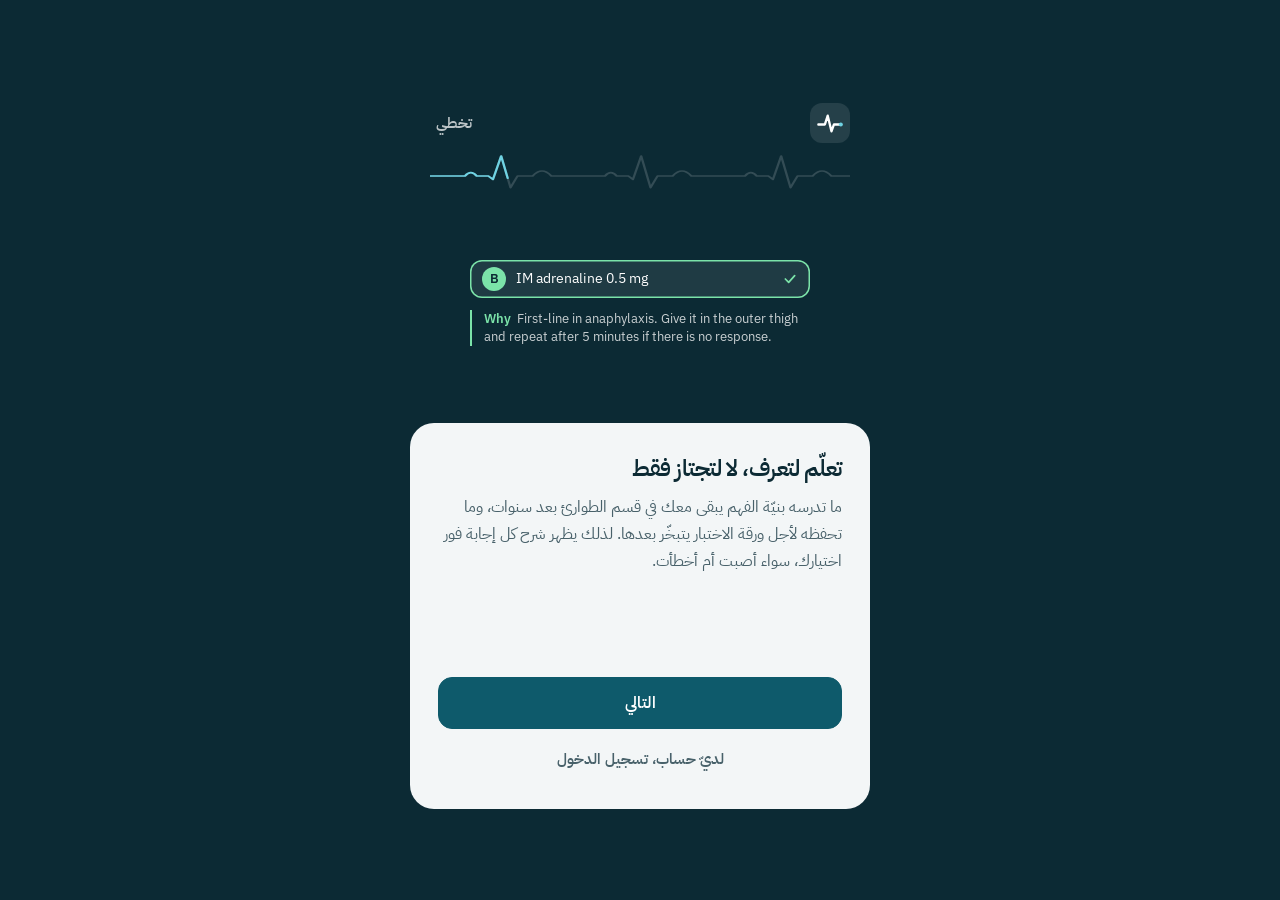
==== index.html @ 1d9e36f7 "feat(admin): Analytics tab — paid vs bonus/manual access, coupon & referral performance Classifies e" ====
<!DOCTYPE html>
<html lang="en">
<head>
  <meta charset="UTF-8">
  <meta name="viewport" content="width=device-width, initial-scale=1.0, viewport-fit=cover">
  <meta name="description" content="Oman Emergency Medicine Exam Prep — practice questions by section with explanations.">
  <title>Oman EM Prep — Emergency Medicine Exam Practice</title>

  <!-- installable app -->
  <link rel="manifest" href="manifest.json">
  <meta name="theme-color" content="#0c2a34">
  <meta name="mobile-web-app-capable" content="yes">
  <meta name="apple-mobile-web-app-capable" content="yes">
  <meta name="apple-mobile-web-app-title" content="EM Prep">
  <meta name="apple-mobile-web-app-status-bar-style" content="default">
  <link rel="apple-touch-icon" href="icons/apple-touch-icon.png">
  <link rel="icon" type="image/svg+xml" href="icons/icon.svg">

  <link rel="preconnect" href="https://fonts.googleapis.com">
  <link rel="preconnect" href="https://fonts.gstatic.com" crossorigin>
  <link href="https://fonts.googleapis.com/css2?family=IBM+Plex+Sans:wght@400;500;600;700&family=IBM+Plex+Sans+Arabic:wght@400;500;600;700&family=Caveat:wght@500;600&family=Aref+Ruqaa:wght@400;700&display=swap" rel="stylesheet">
  <link rel="stylesheet" href="css/styles.css?v=21">
</head>
<body>
  <div id="app">
    <div class="boot" dir="rtl" lang="ar">
      <svg class="boot-logo" viewBox="0 0 100 100" aria-hidden="true"><path d="M14 56H35L44 28L56 78L64 56H86"/><circle cx="86" cy="56" r="6.5"/></svg>
      <p class="boot-title" id="bootTitle">جاري فتح التطبيق…</p>
      <div class="boot-bar" id="bootBar" role="progressbar" aria-valuemin="0" aria-valuemax="100" aria-valuenow="4" aria-labelledby="bootTitle"><i id="bootFill"></i></div>
      <p class="boot-status" id="bootStatus">لحظات ويجهز كل شيء</p>
      <button class="boot-retry" id="bootRetry" type="button" onclick="location.reload()" hidden>إعادة المحاولة</button>
    </div>
  </div>

  <script src="js/config.js?v=17"></script>
  <script src="js/backend.js?v=19"></script>
  <script src="js/app.js?v=21"></script>
</body>
</html>
---- css/styles.css ----
/* ============================================================
   Oman EM Prep — phone-first UI
   Base rules target a phone held in one hand; the min-width
   queries at the end adapt the same layout to tablet and desktop.
   Shared with admin.html.
   ============================================================ */

:root {
  --bg: #f3f6f7;
  --surface: #ffffff;
  --surface-2: #e9eff1;
  --border: #dbe4e7;
  --text: #0c2a34;
  --text-2: #48616a;
  --text-3: #68808a;
  --ink: #0c2a34;              /* brand panel: launch screen, readiness monitor */
  --primary: #0e5a6b;
  --primary-strong: #0a4755;
  --primary-soft: #dcecef;
  --on-primary: #ffffff;
  --correct: #17794c;
  --correct-soft: #dcf3e6;
  --wrong: #c0362f;
  --wrong-soft: #fbe4e2;
  --flag: #a05c06;
  --flag-soft: #fcefd6;
  --ch-cov: #6fd3e3;           /* monitor channels, always shown on --ink */
  --ch-acc: #7be3a9;
  --ch-mas: #f3c96b;
  --radius: 16px;
  --radius-sm: 12px;
  --font: 'IBM Plex Sans', 'IBM Plex Sans Arabic', -apple-system, BlinkMacSystemFont, 'Segoe UI', Tahoma, sans-serif;
  --safe-b: env(safe-area-inset-bottom, 0px);
  --safe-t: env(safe-area-inset-top, 0px);
  --shadow: 0 8px 30px rgba(8, 32, 40, .16);
}

/* JS sets data-theme on <html> at boot (system default until the user picks) */
:root[data-theme="dark"] {
  --bg: #07181e;
  --surface: #0e252e;
  --surface-2: #17353f;
  --border: #21434f;
  --text: #e6f0f2;
  --text-2: #a5bcc3;
  --text-3: #7f99a1;
  --ink: #113039;
  --primary: #62c7d7;
  --primary-strong: #8adae6;
  --primary-soft: #133a43;
  --on-primary: #05222a;
  --correct: #62d89c;
  --correct-soft: #123526;
  --wrong: #f58b81;
  --wrong-soft: #3d1b19;
  --flag: #f0be5e;
  --flag-soft: #3a2c10;
  --shadow: 0 8px 30px rgba(0, 0, 0, .45);
}

* { box-sizing: border-box; margin: 0; padding: 0; }

html { -webkit-text-size-adjust: 100%; }

body {
  font-family: var(--font);
  background: var(--bg);
  color: var(--text);
  line-height: 1.55;
  font-size: 16px;
  -webkit-tap-highlight-color: transparent;
  overscroll-behavior-y: none;
}

button, input, textarea, select { font-family: inherit; }
:focus-visible { outline: 2px solid var(--primary); outline-offset: 2px; }
[hidden] { display: none !important; }

.ar { direction: rtl; }

.ic {
  width: 22px; height: 22px; flex: none;
  fill: none; stroke: currentColor; stroke-width: 1.8;
  stroke-linecap: round; stroke-linejoin: round;
}
.ic.fill { fill: currentColor; }
.chev { width: 18px; height: 18px; color: var(--text-3); }
[dir="rtl"] .chev, [dir="rtl"] .ic.flip { transform: scaleX(-1); }

/* ---------- launch screen (continues the installed app's splash) ---------- */
.boot {
  min-height: 100vh; min-height: 100dvh;
  display: flex; flex-direction: column; align-items: center; justify-content: center; gap: 14px;
  background: #0c2a34; color: rgba(255, 255, 255, .7); font-size: 14px;
}
.boot-logo { width: 84px; height: 84px; }
.boot-logo path { fill: none; stroke: #fff; stroke-width: 7.5; stroke-linecap: round; stroke-linejoin: round; stroke-dasharray: 190; animation: trace 1.4s ease-in-out infinite alternate; }
.boot-logo circle { fill: #6fd3e3; }
@keyframes trace { from { stroke-dashoffset: 190; } to { stroke-dashoffset: 0; } }
.boot { padding: 24px; text-align: center; font-family: 'IBM Plex Sans Arabic', 'IBM Plex Sans', system-ui, sans-serif; }
.boot-title { color: #fff; font-size: 16px; font-weight: 600; }
.boot-status { font-size: 13px; min-height: 1.5em; }
/* the bar fills with the real steps of the launch; the sheen keeps moving between them */
.boot-bar { width: min(260px, 72vw); height: 8px; border-radius: 99px; background: rgba(255, 255, 255, .14); overflow: hidden; }
.boot-bar i {
  display: block; height: 100%; width: 4%; border-radius: inherit;
  background: #6fd3e3 linear-gradient(90deg, transparent, rgba(255, 255, 255, .55), transparent) 0 0 / 60px 100% no-repeat;
  transition: width .5s ease-out; animation: sheen 1.3s linear infinite;
}
@keyframes sheen { from { background-position: 260px 0; } to { background-position: -60px 0; } }   /* right to left, the way the bar fills */
.boot-retry {
  margin-top: 6px; min-height: 44px; padding: 0 22px; border-radius: 99px;
  border: 1px solid rgba(255, 255, 255, .35); background: transparent; color: #fff;
  font: inherit; font-weight: 600; cursor: pointer;
}
.boot-retry[hidden] { display: none; }
@media (prefers-reduced-motion: reduce) { .boot-bar i { animation: none; } .boot-logo path { animation: none; stroke-dashoffset: 0; } }

/* ---------- brand ---------- */
.brand { display: flex; align-items: center; gap: 10px; text-decoration: none; color: inherit; min-width: 0; }
.brand-logo {
  width: 36px; height: 36px; border-radius: 10px; flex: none;
  background: #0c2a34; color: #fff;
  display: flex; align-items: center; justify-content: center;
  font-weight: 700; font-size: 13px;
}
.brand-logo svg { width: 78%; height: 78%; }
.brand-logo path { fill: none; stroke: #fff; stroke-width: 7.5; stroke-linecap: round; stroke-linejoin: round; }
.brand-logo circle { fill: #6fd3e3; }
:root[data-theme="dark"] .brand-logo { background: #17353f; }
.brand-name { font-weight: 600; font-size: 16px; letter-spacing: -0.01em; white-space: nowrap; }

/* ---------- app bar ---------- */
.topbar {
  position: sticky; top: 0; z-index: 20;
  padding-top: var(--safe-t);
  background: color-mix(in srgb, var(--bg) 90%, transparent);
  -webkit-backdrop-filter: blur(12px); backdrop-filter: blur(12px);
}
.topbar-inner {
  max-width: 720px; margin: 0 auto; height: 56px; padding: 0 16px;
  display: flex; align-items: center; justify-content: space-between; gap: 12px;
}
.topbar .card-meta { max-width: 38vw; overflow: hidden; text-overflow: ellipsis; white-space: nowrap; }
.bar-lead { display: flex; align-items: center; gap: 6px; min-width: 0; flex: 1; margin-inline-start: -8px; }
.bar-title { font-weight: 600; font-size: 17px; letter-spacing: -0.01em; overflow: hidden; text-overflow: ellipsis; white-space: nowrap; }
.bar-actions { display: flex; align-items: center; gap: 4px; flex: none; }

.icon-btn {
  appearance: none; border: 0; background: none; color: var(--text);
  width: 44px; height: 44px; border-radius: 50%; flex: none; cursor: pointer;
  display: inline-flex; align-items: center; justify-content: center; text-decoration: none;
}
.icon-btn:active { background: var(--surface-2); }
.icon-btn.on { color: var(--flag); }

.avatar-btn {
  appearance: none; border: 0; cursor: pointer; flex: none;
  width: 38px; height: 38px; border-radius: 50%;
  background: var(--primary-soft); color: var(--primary);
  display: inline-flex; align-items: center; justify-content: center;
  font-weight: 600; font-size: 15px;
}
.avatar-btn.lg { width: 48px; height: 48px; font-size: 18px; cursor: default; }

/* ---------- page ---------- */
.wrap { max-width: 720px; margin: 0 auto; padding: 8px 16px calc(96px + var(--safe-b)); }

.section-heading {
  display: flex; align-items: baseline; justify-content: space-between; gap: 12px;
  margin: 26px 2px 10px;
}
.section-heading h2 { font-size: 17px; font-weight: 600; letter-spacing: -0.01em; }
.section-heading span { font-size: 13px; color: var(--text-3); text-align: end; unicode-bidi: plaintext; }

.page-head { padding: 8px 2px 4px; }
.page-head h1 { font-size: 24px; font-weight: 600; letter-spacing: -0.02em; line-height: 1.25; }
.page-head p { color: var(--text-2); font-size: 15px; margin-top: 4px; max-width: 60ch; }

/* ---------- bottom navigation ---------- */
.navbar {
  position: fixed; left: 0; right: 0; bottom: 0; z-index: 30;
  display: flex; padding: 6px 8px calc(6px + var(--safe-b));
  background: color-mix(in srgb, var(--surface) 94%, transparent);
  -webkit-backdrop-filter: blur(12px); backdrop-filter: blur(12px);
  border-top: 1px solid var(--border);
}
.nav-item {
  flex: 1; min-height: 52px; padding: 4px 0;
  display: flex; flex-direction: column; align-items: center; justify-content: center; gap: 2px;
  color: var(--text-3); font-size: 12px; font-weight: 500; text-decoration: none;
}
.nav-pill { width: 56px; height: 30px; border-radius: 99px; display: flex; align-items: center; justify-content: center; transition: background .15s ease; }
.nav-item.active { color: var(--primary); font-weight: 600; }
.nav-item.active .nav-pill { background: var(--primary-soft); }

/* ---------- buttons ---------- */
.btn {
  appearance: none; border: 1px solid var(--border); background: var(--surface);
  color: var(--text); font-size: 15px; font-weight: 600; line-height: 1.2;
  min-height: 44px; padding: 8px 16px; border-radius: var(--radius-sm); cursor: pointer;
  display: inline-flex; align-items: center; justify-content: center; gap: 8px;
  text-decoration: none; transition: background .12s ease, transform .08s ease;
}
.btn:active { transform: scale(.98); }
.btn-primary { background: var(--primary); border-color: var(--primary); color: var(--on-primary); }
.btn-ghost { border-color: transparent; background: transparent; color: var(--text-2); }
.btn-block { width: 100%; }
.btn-lg { min-height: 52px; font-size: 16px; border-radius: 14px; }
.btn-sm { min-height: 36px; padding: 6px 14px; font-size: 14px; }
.btn-danger-soft { background: var(--wrong-soft); border-color: transparent; color: var(--wrong); }
.btn:disabled { opacity: .45; cursor: not-allowed; }
.btn .ic { width: 18px; height: 18px; }
@media (hover: hover) {
  .btn:hover { background: var(--surface-2); }
  .btn-primary:hover { background: var(--primary-strong); border-color: var(--primary-strong); }
  .btn-ghost:hover { background: var(--surface-2); }
  .icon-btn:hover { background: var(--surface-2); }
  .row[href]:hover, button.row:hover { background: color-mix(in srgb, var(--surface-2) 50%, var(--surface)); }
}

/* ---------- cards and grouped rows ---------- */
.card {
  background: var(--surface); border: 1px solid var(--border);
  border-radius: var(--radius); padding: 16px;
  display: flex; flex-direction: column; gap: 10px;
}
.card-top { display: flex; align-items: center; gap: 12px; }
.card-title { font-weight: 600; font-size: 15px; letter-spacing: -0.01em; }
.card-meta { font-size: 13px; color: var(--text-2); }
.card-icon {
  width: 44px; height: 44px; border-radius: 12px; flex: none;
  background: var(--primary-soft); display: flex; align-items: center; justify-content: center; font-size: 22px;
}
.card-icon.big { width: 60px; height: 60px; font-size: 30px; border-radius: 16px; }

.list, .hist-list, .domain-table, .cp-list, .ms-list {
  background: var(--surface); border: 1px solid var(--border);
  border-radius: var(--radius); overflow: hidden;
}
.list > *, .hist-list > *, .domain-table > *, .cp-list > *, .ms-list > * { border-top: 1px solid var(--border); }
.list > :first-child, .hist-list > :first-child, .domain-table > :first-child, .cp-list > :first-child, .ms-list > :first-child { border-top: 0; }
.hist-list > .card, .domain-table > .card { border-width: 0; border-radius: 0; }

.row {
  appearance: none; border: 0; background: none; width: 100%; color: inherit; font: inherit; text-align: start;
  display: flex; align-items: center; gap: 12px;
  min-height: 64px; padding: 12px 14px; text-decoration: none; cursor: pointer;
}
div.row { cursor: default; }
.row.disabled { color: var(--text-3); }
.row.disabled .row-sub { color: var(--text-3); }
.row.danger, .row.danger .row-icon { color: var(--wrong); }
.row.danger .row-icon { background: var(--wrong-soft); }
.row-icon {
  width: 40px; height: 40px; border-radius: 12px; flex: none;
  background: var(--primary-soft); color: var(--primary);
  display: flex; align-items: center; justify-content: center;
  font-weight: 600; font-size: 15px; font-variant-numeric: tabular-nums;
}
.row-icon.muted { background: var(--surface-2); color: var(--text-3); }
.row-icon.ok { background: var(--correct-soft); color: var(--correct); }
.row-icon.solid { background: #0c2a34; color: #fff; }
:root[data-theme="dark"] .row-icon.solid { background: var(--primary); color: var(--on-primary); }
.row-body { flex: 1; min-width: 0; display: block; }
.row-title { display: block; font-weight: 600; font-size: 15px; line-height: 1.35; }
.row-sub { display: block; font-size: 13px; color: var(--text-2); line-height: 1.4; margin-top: 1px; }
.row-sub b { color: var(--text); font-weight: 600; }

.mastery { height: 6px; border-radius: 99px; background: var(--surface-2); overflow: hidden; }
.mastery-fill { height: 100%; border-radius: 99px; background: var(--primary); transition: width .4s ease; }
.row-body .mastery { margin: 6px 0 4px; }

/* progress ring: --pct 0..100 */
.ring {
  --pct: 0; width: 44px; height: 44px; border-radius: 50%; flex: none;
  background: conic-gradient(var(--primary) calc(var(--pct) * 1%), var(--surface-2) 0);
  display: flex; align-items: center; justify-content: center; position: relative;
}
.ring::before { content: ''; position: absolute; inset: 4px; border-radius: 50%; background: var(--surface); }
.ring b { position: relative; font-size: 13px; font-weight: 600; font-variant-numeric: tabular-nums; }
.ring.lg { width: 72px; height: 72px; }
.ring.lg::before { inset: 6px; }
.ring.lg b { font-size: 19px; }
.ring.lg b i { font-style: normal; font-size: 12px; color: var(--text-3); }

/* ---------- home: readiness monitor ---------- */
.monitor {
  position: relative; overflow: hidden;
  background: var(--ink); color: #fff;
  border-radius: 22px; padding: 18px 18px 16px;
}
.monitor-label { font-size: 13.5px; font-weight: 500; color: rgba(255, 255, 255, .7); }
.monitor-value {
  font-size: 56px; font-weight: 600; line-height: 1.05; letter-spacing: -0.035em;
  font-variant-numeric: tabular-nums;
}
.monitor-value span { font-size: 24px; font-weight: 500; letter-spacing: 0; color: rgba(255, 255, 255, .6); margin-inline-start: 2px; }
.monitor-trace {
  position: absolute; top: 20px; right: 0; width: 60%; height: 64px;
  fill: none; stroke: var(--ch-cov); stroke-width: 2; stroke-linecap: round; stroke-linejoin: round;
  -webkit-mask-image: linear-gradient(90deg, transparent, #000 45%); mask-image: linear-gradient(90deg, transparent, #000 45%);
  opacity: .9;
}
.monitor-trace.draw path { stroke-dasharray: 520; animation: trace 1.6s ease-out both; }
.monitor-channels {
  display: grid; grid-template-columns: repeat(3, 1fr); gap: 10px;
  margin-top: 16px; padding-top: 14px; border-top: 1px solid rgba(255, 255, 255, .14);
}
.ch span { display: block; font-size: 12.5px; font-weight: 500; }
.ch b { font-size: 21px; font-weight: 600; letter-spacing: -0.01em; font-variant-numeric: tabular-nums; }
.ch b i { font-style: normal; font-size: 12.5px; font-weight: 500; color: rgba(255, 255, 255, .55); }
.ch-cov span { color: var(--ch-cov); }
.ch-acc span { color: var(--ch-acc); }
.ch-mas span { color: var(--ch-mas); }

/* ---------- home: next action ---------- */
.next-card {
  background: var(--surface); border: 1px solid var(--border);
  border-radius: 20px; padding: 18px; margin-bottom: 10px;
}
.next-title { font-size: 19px; font-weight: 600; letter-spacing: -0.015em; line-height: 1.3; }
.next-sub { font-size: 14px; color: var(--text-2); margin-top: 4px; }
.next-card .mastery { margin-top: 12px; }
.next-card .btn { margin-top: 14px; }

/* ---------- install ---------- */
.install-card {
  display: flex; align-items: center; gap: 12px; margin-top: 12px;
  background: var(--primary-soft); border-radius: var(--radius); padding: 12px 6px 12px 12px;
}
.install-card img { width: 44px; height: 44px; border-radius: 11px; flex: none; }
.install-card .row-title { color: var(--text); }
.install-card .icon-btn { width: 36px; height: 36px; color: var(--text-2); }
.install-sheet { text-align: center; }
.install-sheet > img { width: 76px; height: 76px; border-radius: 18px; margin: 6px auto 12px; display: block; box-shadow: var(--shadow); }
.install-sheet h2 { font-size: 20px; font-weight: 600; letter-spacing: -0.01em; }
.sheet-sub { font-size: 14.5px; color: var(--text-2); margin-top: 4px; }
.perks { list-style: none; text-align: start; margin: 16px 0; display: grid; gap: 10px; font-size: 14.5px; color: var(--text); }
.perks li { display: flex; align-items: flex-start; gap: 10px; }
.perks .ic { width: 20px; height: 20px; color: var(--correct); margin-top: 1px; }
.steps { list-style: none; text-align: start; margin: 16px 0; display: grid; gap: 8px; }
.steps li {
  display: flex; align-items: center; gap: 12px; font-size: 14.5px;
  background: var(--surface-2); border-radius: var(--radius-sm); padding: 10px 12px;
}
.step-n {
  width: 26px; height: 26px; border-radius: 50%; flex: none;
  background: var(--primary); color: var(--on-primary);
  display: flex; align-items: center; justify-content: center; font-size: 13px; font-weight: 600;
}
.steps .ic { color: var(--primary); margin-inline-start: auto; }
.steps li span:nth-child(2) { flex: 1; }

/* ---------- sheets ---------- */
.sheet-backdrop {
  position: fixed; inset: 0; z-index: 60;
  background: rgba(4, 16, 20, .55);
  display: flex; align-items: flex-end; justify-content: center;
  animation: fade .18s ease;
}
.sheet {
  width: 100%; max-width: 480px; max-height: 90vh; max-height: 90dvh; overflow-y: auto;
  background: var(--surface); color: var(--text);
  border-radius: 24px 24px 0 0; padding: 8px 20px calc(20px + var(--safe-b));
  box-shadow: var(--shadow);
  animation: sheet-up .28s cubic-bezier(.2, .8, .2, 1);
}
.sheet::before { content: ''; display: block; width: 40px; height: 4px; border-radius: 99px; background: var(--border); margin: 0 auto 14px; }
.sheet .btn + .btn { margin-top: 8px; }
.sheet .list { margin-top: 14px; }
.acct-head { display: flex; align-items: center; gap: 12px; padding: 4px 2px; }
@keyframes fade { from { opacity: 0; } }
@keyframes sheet-up { from { transform: translateY(40px); opacity: 0; } }

.toast {
  position: fixed; left: 50%; bottom: calc(96px + var(--safe-b)); transform: translateX(-50%); z-index: 70;
  background: #0c2a34; color: #fff; font-size: 14.5px; font-weight: 500;
  padding: 12px 18px; border-radius: 14px; box-shadow: var(--shadow);
  max-width: calc(100vw - 32px); text-align: center; animation: fade .2s ease;
}

/* ---------- free trial strip ---------- */
.trial-bar {
  display: flex; align-items: center; justify-content: space-between; gap: 10px;
  direction: rtl; font-size: 14px; font-weight: 500;
  background: var(--primary-soft); color: var(--text);
  border-radius: var(--radius-sm); padding: 10px 14px; margin-bottom: 12px; text-decoration: none;
}
.trial-bar.warn { background: var(--wrong-soft); color: var(--wrong); }
.trial-bar-cta { flex: none; font-weight: 600; color: var(--primary); display: inline-flex; align-items: center; gap: 2px; }
.trial-bar.warn .trial-bar-cta { color: inherit; }
.trial-bar-cta .chev { color: inherit; }
.trial-pill {
  direction: rtl; font-size: 12.5px; font-weight: 600;
  background: var(--primary-soft); color: var(--primary);
  padding: 4px 12px; border-radius: 99px; display: inline-block; margin-bottom: 12px;
}

/* ---------- practice ---------- */
.sec-ar { font-size: 13px; color: var(--text-3); direction: rtl; flex: none; max-width: 34%; text-align: end; }
.sec-hero { display: flex; gap: 16px; align-items: center; margin: 8px 2px 18px; }
.sec-hero h1 { font-size: 24px; font-weight: 600; letter-spacing: -0.02em; line-height: 1.2; }
.sec-hero-ar { color: var(--text-2); font-size: 14.5px; direction: rtl; text-align: left; }
.cta-note { font-size: 13px; color: var(--text-3); text-align: center; margin-top: 8px; }

/* ---------- quiz ---------- */
.quiz-pos { flex: 1; min-width: 0; font-size: 15px; color: var(--text-2); font-variant-numeric: tabular-nums; }
.quiz-pos b { color: var(--text); font-weight: 600; font-size: 17px; }
.quiz-mode { display: block; font-size: 12.5px; color: var(--text-3); line-height: 1.2; overflow: hidden; text-overflow: ellipsis; white-space: nowrap; }
.quiz-timer {
  font-variant-numeric: tabular-nums; font-weight: 600; font-size: 15px;
  color: var(--text); background: var(--surface-2);
  padding: 6px 12px; border-radius: 99px; display: inline-flex; align-items: center; gap: 6px;
}
.quiz-timer.danger { color: var(--wrong); background: var(--wrong-soft); }
.progress-track { height: 3px; background: var(--surface-2); }
.progress-fill { height: 100%; background: var(--primary); border-radius: 0 99px 99px 0; transition: width .25s ease; }

.quiz-wrap { padding-top: 16px; padding-bottom: calc(104px + var(--safe-b)); }
.q-card { background: none; }
.q-text { font-size: 17px; font-weight: 500; line-height: 1.6; letter-spacing: -0.005em; margin-bottom: 18px; white-space: pre-wrap; overflow-wrap: anywhere; }
.q-vignette { font-size: 16px; color: var(--text-2); white-space: pre-wrap; margin-bottom: 14px; padding-bottom: 14px; border-bottom: 1px solid var(--border); }

.options { display: flex; flex-direction: column; gap: 10px; }
.option {
  appearance: none; display: flex; align-items: flex-start; gap: 12px; width: 100%;
  min-height: 56px; padding: 13px 14px; cursor: pointer;
  border: 1.5px solid var(--border); border-radius: 14px; background: var(--surface);
  font: inherit; font-size: 16px; line-height: 1.45; text-align: left; color: var(--text);
  transition: border-color .12s ease, background .12s ease;
}
.option:disabled { cursor: default; opacity: 1; }
.option-key {
  flex: none; width: 28px; height: 28px; border-radius: 50%;
  border: 1.5px solid var(--border); color: var(--text-2);
  display: flex; align-items: center; justify-content: center;
  font-size: 13px; font-weight: 600; margin-top: -1px;
}
.option > span:last-child { flex: 1; min-width: 0; overflow-wrap: anywhere; padding-top: 1px; }
.option.selected { border-color: var(--primary); background: var(--primary-soft); }
.option.selected .option-key { background: var(--primary); border-color: var(--primary); color: var(--on-primary); }
.option.correct { border-color: var(--correct); background: var(--correct-soft); }
.option.correct .option-key { background: var(--correct); border-color: var(--correct); color: var(--surface); }
.option.wrong { border-color: var(--wrong); background: var(--wrong-soft); }
.option.wrong .option-key { background: var(--wrong); border-color: var(--wrong); color: var(--surface); }
@media (hover: hover) { .option:hover:not(:disabled) { border-color: var(--primary); } }

/* the verdict is a coloured band; the explanation stays on a calm surface for long reading */
.feedback {
  margin-top: 16px; border-radius: 14px; padding: 0 16px 16px; overflow: hidden;
  background: var(--surface); border: 1px solid var(--border);
  scroll-margin: 80px 0 calc(110px + var(--safe-b));
  animation: rise .22s ease;
}
.feedback > :first-child:not(.feedback-head) { padding-top: 16px; }
.feedback.correct { border-color: color-mix(in srgb, var(--correct) 35%, var(--border)); }
.feedback.wrong { border-color: color-mix(in srgb, var(--wrong) 35%, var(--border)); }
.feedback-head {
  font-weight: 600; font-size: 15.5px; display: flex; align-items: center; gap: 8px;
  margin: 0 -16px 12px; padding: 12px 16px; background: var(--surface-2);
}
.feedback.correct .feedback-head { color: var(--correct); background: var(--correct-soft); }
.feedback.wrong .feedback-head { color: var(--wrong); background: var(--wrong-soft); }
.feedback-body { font-size: 15.5px; line-height: 1.6; white-space: pre-wrap; overflow-wrap: anywhere; }
.feedback-ref { margin-top: 12px; font-size: 13px; color: var(--text-2); }
@keyframes rise { from { opacity: 0; transform: translateY(6px); } to { opacity: 1; transform: none; } }

.self-grade { margin-top: 14px; padding-top: 14px; border-top: 1px solid var(--border); }
.self-grade-q { display: block; font-size: 14px; font-weight: 600; margin-bottom: 10px; color: var(--text-2); }
.self-grade-btns { display: grid; grid-template-columns: 1fr 1fr; gap: 8px; }

.hint { font-size: 13px; color: var(--text-3); margin-top: 16px; text-align: center; }
kbd {
  font-family: inherit; font-size: 11px; background: var(--surface-2);
  border: 1px solid var(--border); border-bottom-width: 2px;
  border-radius: 5px; padding: 1px 6px; color: var(--text-2);
}
@media (hover: none) { kbd, .keys { display: none; } }

/* thumb-reach action bar */
.actionbar {
  position: fixed; left: 0; right: 0; bottom: 0; z-index: 30;
  padding: 10px 16px calc(10px + var(--safe-b));
  background: color-mix(in srgb, var(--surface) 94%, transparent);
  -webkit-backdrop-filter: blur(12px); backdrop-filter: blur(12px);
  border-top: 1px solid var(--border);
}
.actionbar-inner { max-width: 688px; margin: 0 auto; display: flex; align-items: center; gap: 10px; }
.actionbar .btn { min-height: 52px; border-radius: 14px; }
.actionbar .btn-primary { flex: 1; font-size: 16px; }
.actionbar .btn-prev { width: 52px; padding: 0; flex: none; }

/* exam pacing */
.pace-wrap { margin: 0 0 18px; }
.pace-bar { position: relative; height: 8px; border-radius: 99px; background: var(--surface-2); overflow: hidden; }
.pace-fill { height: 100%; background: var(--flag); opacity: .5; transition: width 1s linear; }
.pace-marker { position: absolute; top: 0; bottom: 0; width: 3px; background: var(--text); border-radius: 2px; transition: left .3s ease; }
.pace-meta { display: flex; justify-content: space-between; gap: 10px; margin-top: 6px; font-size: 12.5px; color: var(--text-2); flex-wrap: wrap; }
.pace-status { font-weight: 600; }
.pace-status.ok, .pace-status.ahead { color: var(--correct); }
.pace-status.behind { color: var(--wrong); }

/* question navigator (inside a sheet) */
.grid-panel { max-width: 560px; display: flex; flex-direction: column; gap: 14px; }
.grid-panel-head { display: flex; align-items: center; justify-content: space-between; font-size: 17px; font-weight: 600; }
.qgrid { display: grid; grid-template-columns: repeat(6, 1fr); gap: 8px; overflow-y: auto; padding: 3px; }
.qcell {
  aspect-ratio: 1; min-height: 44px; border-radius: 12px; border: 1px solid var(--border);
  background: var(--surface); color: var(--text-2);
  font-size: 14px; font-weight: 600; cursor: pointer; font-variant-numeric: tabular-nums;
}
.qcell.done { background: var(--primary-soft); color: var(--primary); border-color: transparent; }
.qcell.mark { background: var(--flag-soft); color: var(--flag); border-color: transparent; }
.qcell.done.mark { background: linear-gradient(135deg, var(--primary-soft) 50%, var(--flag-soft) 50%); }
.qcell.cur { outline: 2.5px solid var(--primary); outline-offset: 1px; color: var(--text); }
.grid-panel-foot { display: grid; gap: 10px; }

/* ---------- briefing ---------- */
.briefing { text-align: center; padding-top: 12px; }
.briefing-mark {
  width: 72px; height: 72px; border-radius: 20px; margin: 0 auto;
  background: #0c2a34; color: #fff;
  display: flex; align-items: center; justify-content: center; font-weight: 600; font-size: 18px;
}
.briefing h1 { font-size: 24px; font-weight: 600; letter-spacing: -0.02em; margin: 14px 0 2px; }
.briefing-ar { color: var(--text-2); font-size: 14.5px; }
.facts { display: grid; grid-template-columns: repeat(2, 1fr); gap: 10px; margin: 20px 0; }
.fact { background: var(--surface); border: 1px solid var(--border); border-radius: 14px; padding: 12px 8px; }
.fact b { display: block; font-size: 22px; font-weight: 600; font-variant-numeric: tabular-nums; }
.fact span { font-size: 13px; color: var(--text-2); }
.rules { text-align: start; margin: 0 0 20px; padding-inline-start: 20px; color: var(--text-2); font-size: 14.5px; display: grid; gap: 8px; }
.briefing .btn + .btn { margin-top: 8px; }

/* ---------- results ---------- */
.result-hero { text-align: center; padding: 16px 0 8px; }
.score-ring {
  --pct: 0; width: 148px; height: 148px; border-radius: 50%; margin: 0 auto 16px;
  background: conic-gradient(var(--score-color, var(--primary)) calc(var(--pct) * 1%), var(--surface-2) 0);
  display: flex; align-items: center; justify-content: center;
}
.score-ring-inner {
  width: 124px; height: 124px; border-radius: 50%; background: var(--bg);
  display: flex; flex-direction: column; align-items: center; justify-content: center;
}
.score-num { font-size: 36px; font-weight: 600; letter-spacing: -0.03em; line-height: 1.1; font-variant-numeric: tabular-nums; }
.score-label { font-size: 13px; color: var(--text-2); font-weight: 500; }
.result-msg { font-size: 15.5px; color: var(--text-2); max-width: 46ch; margin: 0 auto; }
.result-actions { display: grid; gap: 8px; margin-top: 20px; }

.review-list { display: flex; flex-direction: column; gap: 8px; }
.review-row {
  display: flex; align-items: center; gap: 12px; min-height: 60px;
  background: var(--surface); border: 1px solid var(--border);
  border-radius: 14px; padding: 10px 14px; cursor: pointer;
}
.review-status { flex: none; width: 28px; height: 28px; border-radius: 50%; display: flex; align-items: center; justify-content: center; }
.review-status .ic { width: 16px; height: 16px; stroke-width: 2.6; }
.review-status.ok { background: var(--correct-soft); color: var(--correct); }
.review-status.no { background: var(--wrong-soft); color: var(--wrong); }
.review-main { flex: 1; min-width: 0; }
.review-text { font-size: 14.5px; font-weight: 500; overflow: hidden; text-overflow: ellipsis; white-space: nowrap; }
.review-num { font-size: 12.5px; color: var(--text-3); }
.review-detail { padding: 6px 2px 14px; }
.review-detail .q-text { font-size: 16px; }

/* ---------- breakdown / history rows ---------- */
.domain-row, .hist-row { display: flex; align-items: center; gap: 12px; padding: 12px 14px; min-height: 56px; }
.domain-name { flex: 1; font-size: 14.5px; font-weight: 500; min-width: 0; }
.domain-weak { font-size: 11.5px; font-weight: 600; color: var(--wrong); background: var(--wrong-soft); padding: 2px 8px; border-radius: 99px; white-space: nowrap; }
.domain-score, .hist-score {
  flex: none; width: 52px; text-align: center; border-radius: 8px; padding: 3px 0;
  font-weight: 600; font-size: 14px; font-variant-numeric: tabular-nums;
}
.domain-score.ok, .hist-score.ok { background: var(--correct-soft); color: var(--correct); }
.domain-score.mid { background: var(--flag-soft); color: var(--flag); }
.domain-score.low, .hist-score.no { background: var(--wrong-soft); color: var(--wrong); }
.domain-meta { font-size: 13px; color: var(--text-3); width: 44px; text-align: end; font-variant-numeric: tabular-nums; }
.hist-row { flex-wrap: wrap; row-gap: 2px; }
.hist-title { font-size: 14.5px; font-weight: 500; flex: 1; min-width: 0; overflow: hidden; text-overflow: ellipsis; white-space: nowrap; }
.hist-meta { font-size: 12.5px; color: var(--text-3); }
.hist-row > .hist-meta { flex: 1 1 100%; padding-inline-start: 64px; }
.hist-row > .hist-title:first-child ~ .hist-meta { padding-inline-start: 0; }

/* ---------- empty / error ---------- */
.empty { text-align: center; padding: 56px 20px; color: var(--text-2); }
.empty .row-icon { width: 56px; height: 56px; border-radius: 18px; margin: 0 auto 14px; }
.empty h2 { font-size: 19px; font-weight: 600; color: var(--text); margin-bottom: 6px; }
.empty .btn { margin-top: 18px; }

.error-overlay { min-height: 100vh; display: flex; align-items: center; justify-content: center; padding: 24px; }
.error-box { max-width: 520px; background: var(--surface); border: 1px solid var(--border); border-radius: var(--radius); padding: 24px; }
.error-box h2 { font-size: 18px; margin-bottom: 10px; }
.error-box p { font-size: 14.5px; color: var(--text-2); margin-bottom: 10px; }
.error-box code {
  display: block; background: var(--surface-2); border: 1px solid var(--border);
  padding: 10px 14px; border-radius: 8px; font-size: 13px; margin: 8px 0; direction: ltr; overflow-x: auto;
}

.back-link {
  display: inline-flex; align-items: center; gap: 6px; min-height: 44px;
  font-size: 14.5px; font-weight: 600; color: var(--text-2);
  background: none; border: none; cursor: pointer; padding: 4px 0;
}

/* ---------- sign in / payment ---------- */
.auth-wrap { min-height: 100vh; min-height: 100dvh; display: flex; flex-direction: column; background: var(--ink); }
.auth-hero {
  position: relative; overflow: hidden; color: #fff; text-align: center;
  padding: calc(28px + var(--safe-t)) 20px 44px;
}
.auth-hero .brand-logo { width: 56px; height: 56px; border-radius: 16px; margin: 0 auto 10px; background: rgba(255, 255, 255, .1); }
.auth-app { font-size: 22px; font-weight: 600; letter-spacing: -0.02em; }
.auth-tag { font-size: 14.5px; color: rgba(255, 255, 255, .7); margin-top: 2px; }
.auth-card {
  flex: 1; background: var(--bg); text-align: center;
  border-radius: 24px 24px 0 0; margin-top: -20px; position: relative;
  padding: 26px 20px calc(28px + var(--safe-b));
}
.auth-card > * { max-width: 420px; margin-inline: auto; }
.auth-card h1 { font-size: 22px; font-weight: 600; letter-spacing: -0.02em; line-height: 1.3; }
.auth-sub { font-size: 14.5px; color: var(--text-2); margin-top: 4px; margin-bottom: 18px; }
.auth-label { display: block; text-align: start; font-size: 14px; font-weight: 500; color: var(--text-2); margin-bottom: 14px; }
.auth-label input, .pay-code-row input, .settings-grid textarea {
  width: 100%; margin-top: 6px; min-height: 50px; padding: 10px 14px;
  border: 1.5px solid var(--border); border-radius: var(--radius-sm);
  background: var(--surface); color: var(--text); font-size: 16px;
}
.auth-label input:focus, .pay-code-row input:focus, .settings-grid textarea:focus { outline: 2px solid var(--primary); outline-offset: 0; border-color: transparent; }
.auth-card .btn-block { display: flex; margin-top: 8px; }
.auth-err, .auth-ok {
  font-size: 14px; font-weight: 500; border-radius: var(--radius-sm);
  padding: 11px 14px; margin-bottom: 14px; text-align: start;
}
.auth-err { background: var(--wrong-soft); color: var(--wrong); }
.auth-ok { background: var(--correct-soft); color: var(--correct); }
.auth-note { font-size: 14px; color: var(--text-2); margin-bottom: 16px; }
.auth-card .perks { margin: 0 auto 18px; }

/* the two ways to pay: one radio card each */
.plans { display: grid; gap: 10px; margin-bottom: 14px; }
.plan {
  appearance: none; width: 100%; font: inherit; color: inherit; text-align: start; cursor: pointer;
  display: grid; grid-template-columns: auto 1fr auto; align-items: center; gap: 4px 12px;
  background: var(--surface); border: 1.5px solid var(--border); border-radius: var(--radius); padding: 14px;
  transition: border-color .12s ease, background .12s ease;
}
.plan.on { border-color: var(--primary); background: var(--primary-soft); }
.plan-dot { width: 20px; height: 20px; border-radius: 50%; border: 1.5px solid var(--text-3); background: var(--surface); }
.plan.on .plan-dot { border: 6px solid var(--primary); }
.plan-name { font-size: 15.5px; font-weight: 600; display: flex; align-items: center; flex-wrap: wrap; gap: 4px 8px; }
.plan-tag { font-size: 11.5px; font-weight: 600; padding: 2px 8px; border-radius: 99px; background: var(--correct-soft); color: var(--correct); }
.plan-price { font-size: 13px; color: var(--text-2); white-space: nowrap; }
.plan-price b { font-size: 17px; font-weight: 600; color: var(--text); }
.plan-desc { grid-column: 2 / -1; font-size: 13.5px; line-height: 1.6; color: var(--text-2); }

.pay-state { width: 64px; height: 64px; border-radius: 50%; margin: 0 auto 12px; background: var(--correct-soft); color: var(--correct); display: flex; align-items: center; justify-content: center; }
.pay-state .ic { width: 30px; height: 30px; stroke-width: 2.4; }
.pay-box {
  direction: rtl; text-align: start;
  background: var(--surface); border: 1px solid var(--border);
  border-radius: var(--radius); padding: 14px; margin-bottom: 14px;
}
.pay-price {
  display: flex; align-items: baseline; justify-content: space-between;
  font-size: 14px; color: var(--text-2);
  padding-bottom: 10px; margin-bottom: 6px; border-bottom: 1px solid var(--border);
}
.pay-price b { font-size: 22px; font-weight: 600; color: var(--text); }
.pay-row { display: flex; align-items: center; gap: 10px; padding: 6px 0; font-size: 14.5px; }
.pay-k { flex: none; width: 80px; color: var(--text-3); }
.pay-v { flex: 1; min-width: 0; font-weight: 600; overflow-wrap: anywhere; user-select: all; }
.auth-card .pay-copy { flex: none; width: auto; margin: 0; min-height: 36px; padding: 4px 14px; font-size: 13.5px; }
.pay-note { font-size: 13.5px; color: var(--text-2); margin-top: 8px; white-space: pre-line; }
.rc-preview { border: 1.5px dashed var(--border); border-radius: var(--radius-sm); padding: 8px; margin-bottom: 8px; }
.rc-preview img { display: block; max-width: 100%; max-height: 240px; margin: 0 auto; border-radius: 8px; }
.rc-doc { font-size: 14px; font-weight: 600; padding: 14px 6px; overflow-wrap: anywhere; }
.pay-code { direction: rtl; text-align: start; margin-top: 14px; margin-bottom: 4px; font-size: 14.5px; color: var(--text-2); }
.pay-code summary { cursor: pointer; font-weight: 600; min-height: 44px; display: flex; align-items: center; }
.pay-code-row { display: flex; gap: 8px; margin: 4px 0 10px; }
.pay-code-row input { flex: 1; min-width: 0; margin-top: 0; }
.auth-card .pay-code-row .btn { flex: none; width: auto; margin: 0; min-height: 50px; }

/* ---------- promo + referral sheets ---------- */
.sheet-head { display: flex; align-items: center; justify-content: space-between; gap: 8px; margin-bottom: 2px; }
.sheet-head h2 { font-size: 20px; margin: 0; }
.sheet .pay-code-row { margin-top: 12px; }
.sheet .pay-code-row .btn { flex: none; width: auto; margin: 0; min-height: 50px; }
.referral-sheet .perks, .promo-sheet .perks { margin: 12px 0; }
.referral-sheet #ref-link { font-size: 13px; }
.ref-stats { display: grid; grid-template-columns: repeat(3, 1fr); gap: 10px; margin-top: 16px; text-align: center; }
.ref-stats > div {
  background: var(--surface-2, var(--bg)); border: 1px solid var(--border);
  border-radius: 14px; padding: 12px 6px;
}
.ref-stats b { display: block; font-size: 22px; font-weight: 700; color: var(--primary); line-height: 1.1; }
.ref-stats span { display: block; font-size: 12px; color: var(--text-2); margin-top: 4px; }

/* ---------- first-run intro (same shell as sign in, so the form follows without a jump) ---------- */
.intro .auth-hero { padding: calc(10px + var(--safe-t)) 20px 40px; text-align: start; }
.intro-bar { display: flex; align-items: center; justify-content: space-between; min-height: 44px; }
.intro .intro-bar .brand-logo { width: 40px; height: 40px; border-radius: 12px; margin: 0; }
.intro-skip {
  appearance: none; border: 0; background: none; cursor: pointer;
  min-height: 44px; padding: 0 6px; font-size: 14.5px; font-weight: 600; color: rgba(255, 255, 255, .72);
}
/* the heartbeat is the progress bar: the bright line has drawn as far as the slides have gone */
.intro-trace {
  display: block; width: 100%; height: 40px; margin: 6px 0 12px;
  fill: none; stroke-width: 2; stroke-linecap: round; stroke-linejoin: round;
}
.intro-trace .rail { stroke: rgba(255, 255, 255, .16); }
.intro-trace .live { stroke: var(--ch-cov); stroke-dasharray: 100; stroke-dashoffset: 100; transition: stroke-dashoffset .6s ease; }
.intro-stage { height: clamp(150px, 26vh, 200px); height: clamp(150px, 26dvh, 200px); display: flex; align-items: center; }
.intro-in { width: 100%; animation: rise .22s ease; }
.intro .auth-card { display: flex; flex-direction: column; text-align: start; }
.intro-copy { flex: 1; width: 100%; }
.intro-copy h1 { font-size: 23px; line-height: 1.4; }
.intro-copy p { font-size: 15.5px; line-height: 1.75; color: var(--text-2); margin-top: 10px; }
.intro-copy p b { font-weight: 600; color: var(--text); }
.intro-actions { width: 100%; margin-top: 18px; }

/* specimens of the real interface, drawn on the brand panel */
.sp {
  width: 100%; max-width: 340px; margin: 0 auto;
  direction: ltr; text-align: left; color: #fff; font-size: 13.5px; line-height: 1.4;
}
.sp-row {
  display: flex; align-items: center; gap: 10px; min-height: 38px;
  padding: 6px 12px; border-radius: 12px; background: rgba(255, 255, 255, .08);
}
.sp-row + .sp-row { margin-top: 6px; }
.sp-t { flex: 1; min-width: 0; }
.sp-t b { font-weight: 600; color: var(--ch-mas); }
.sp-row .ic { width: 16px; height: 16px; color: rgba(255, 255, 255, .45); }
.sp-row.ok { box-shadow: inset 0 0 0 1.5px var(--ch-acc); }
.sp-row.ok .ic { color: var(--ch-acc); stroke-width: 2.6; }
.sp-key {
  flex: none; width: 24px; height: 24px; border-radius: 50%;
  background: var(--ch-acc); color: #0c2a34; font-size: 12.5px; font-weight: 600;
  display: flex; align-items: center; justify-content: center;
}
.sp-note { margin-top: 12px; padding-left: 12px; border-left: 2px solid var(--ch-acc); font-size: 13px; color: rgba(255, 255, 255, .78); }
.sp-note b { font-weight: 600; color: var(--ch-acc); margin-right: 6px; }
.sp-gate { flex: none; width: 96px; font-weight: 600; color: var(--ch-cov); font-variant-numeric: tabular-nums; }
.sp-more { padding: 5px 12px; font-size: 12.5px; color: rgba(255, 255, 255, .6); }
.sp-pips { flex: none; width: 40px; display: flex; gap: 5px; }
.sp-pips i { width: 10px; height: 10px; border-radius: 50%; background: var(--ch-acc); }
.sp-pips i.no { background: #f58b81; }
.sp-people { display: grid; grid-template-columns: repeat(10, 1fr); justify-items: center; row-gap: 12px; }
.sp-people .ic { width: 24px; height: 24px; color: rgba(255, 255, 255, .3); }
.sp-people .ic.you { color: var(--ch-acc); transform: scale(1.35); }
.sp-span {
  grid-column: 1 / 9; justify-self: stretch; margin: 0 4px; padding-top: 6px; text-align: center;
  border-top: 1.5px solid rgba(255, 255, 255, .28); font-size: 12.5px; color: rgba(255, 255, 255, .65);
}
.sp-span.you { grid-column: 9 / 11; border-color: var(--ch-acc); color: var(--ch-acc); font-weight: 600; }
.sp-duo { display: grid; grid-template-columns: 1fr 1fr; gap: 10px; }
.sp-card {
  display: grid; gap: 3px; align-content: start; padding: 10px 12px; border-radius: 14px;
  background: rgba(255, 255, 255, .08); font-size: 13px; color: rgba(255, 255, 255, .8);
}
.sp-card b { font-size: 14px; font-weight: 600; color: var(--ch-cov); margin-bottom: 2px; }
.sp-card.alt b { color: var(--ch-mas); }

/* ---------- tour of Home: a spotlight on one part, a bubble that explains it ---------- */
.tour { position: fixed; inset: 0; z-index: 80; touch-action: none; }
.tour-hole {
  position: fixed; pointer-events: none;
  box-shadow: 0 0 0 2px var(--ch-cov), 0 0 0 200vmax rgba(4, 16, 20, .68);
  transition: top .28s ease, left .28s ease, width .28s ease, height .28s ease, border-radius .28s ease;
}
.tour-bubble {
  position: fixed; width: min(340px, calc(100vw - 24px)); padding: 16px;
  background: var(--surface); color: var(--text); border-radius: 18px; box-shadow: var(--shadow);
  text-align: start; transition: top .28s ease, left .28s ease;
}
.tour-bubble::before {
  content: ''; position: absolute; top: -7px; left: var(--arrow-x, 50%);
  width: 14px; height: 14px; border-radius: 3px; background: inherit; transform: rotate(45deg);
}
.tour-bubble.above::before { top: auto; bottom: -7px; }
:root[data-theme="dark"] .tour-bubble { background: var(--surface-2); }   /* --surface would sink into the dimmed screen */
.tour-bubble h3 { position: relative; font-size: 16.5px; font-weight: 600; line-height: 1.4; }
.tour-bubble p { position: relative; font-size: 14.5px; line-height: 1.7; color: var(--text-2); margin-top: 4px; }
.tour-foot { display: flex; align-items: center; gap: 6px; margin-top: 14px; }
.tour-count { margin-inline-end: auto; font-size: 13px; color: var(--text-3); font-variant-numeric: tabular-nums; }

/* ---------- admin ---------- */
.tabbar { display: flex; gap: 6px; overflow-x: auto; margin: 4px -16px 16px; padding: 2px 16px; scrollbar-width: none; }
.tabbar::-webkit-scrollbar { display: none; }
.tab {
  flex: none; display: inline-flex; align-items: center; gap: 6px;
  min-height: 40px; padding: 0 14px; border-radius: 99px;
  border: 1px solid var(--border); background: var(--surface);
  text-decoration: none; color: var(--text-2); font-weight: 600; font-size: 14px; white-space: nowrap;
}
.tab.active { background: var(--primary); color: var(--on-primary); border-color: transparent; }
.tab-badge { background: var(--wrong); color: #fff; font-size: 11px; font-weight: 700; border-radius: 99px; padding: 1px 7px; margin-inline-start: 4px; }
.overall { display: grid; grid-template-columns: repeat(auto-fit, minmax(150px, 1fr)); gap: 10px; margin: 8px 0 14px; }
.stat-card { background: var(--surface); border: 1px solid var(--border); border-radius: var(--radius); padding: 14px 16px; }
.stat-num { font-size: 26px; font-weight: 600; letter-spacing: -0.02em; font-variant-numeric: tabular-nums; }
.stat-label { font-size: 13px; color: var(--text-2); }
.bars { display: flex; align-items: flex-end; gap: 6px; height: 92px; }
.bar-col { flex: 1; display: flex; flex-direction: column; align-items: center; justify-content: flex-end; gap: 4px; font-size: 11px; color: var(--text-3); }
.bar { width: 100%; max-width: 22px; min-height: 2px; background: var(--primary); border-radius: 4px 4px 0 0; }
.req-card { gap: 14px; margin-bottom: 10px; }
.req-thumb {
  flex: none; width: 100%; height: 200px; border-radius: 10px; overflow: hidden;
  background: var(--surface-2); border: 1px solid var(--border);
  display: flex; align-items: center; justify-content: center;
  font-size: 13px; color: var(--text-3); text-align: center; cursor: zoom-in;
}
.req-thumb img { width: 100%; height: 100%; object-fit: cover; }
.req-body { flex: 1; min-width: 0; }
.req-actions { display: flex; gap: 8px; flex-wrap: wrap; margin-top: 10px; }
.status-chip { font-size: 11.5px; font-weight: 600; padding: 2px 8px; border-radius: 99px; background: var(--surface-2); color: var(--text-2); }
.status-chip.active, .status-chip.approved { background: var(--correct-soft); color: var(--correct); }
.status-chip.pending { background: var(--flag-soft); color: var(--flag); }
.status-chip.rejected { background: var(--wrong-soft); color: var(--wrong); }
.settings-grid { display: grid; grid-template-columns: repeat(auto-fit, minmax(220px, 1fr)); gap: 4px 14px; }
.settings-grid textarea { min-height: 76px; resize: vertical; }
.seg { display: flex; gap: 6px; flex-wrap: wrap; margin-bottom: 14px; }
.seg-btn {
  appearance: none; border: 1px solid var(--border); background: var(--surface); color: var(--text-2);
  font: inherit; font-size: 13px; font-weight: 600; min-height: 32px; padding: 0 12px; border-radius: 99px; cursor: pointer;
}
.seg-btn.active { background: var(--primary); color: var(--on-primary); border-color: transparent; }
.hbar-row { display: flex; align-items: center; gap: 10px; padding: 8px 0; }
.hbar-label { flex: none; width: 150px; font-size: 13.5px; color: var(--text-2); }
.hbar-track { flex: 1; height: 8px; border-radius: 99px; background: var(--surface-2); overflow: hidden; }
.hbar-fill { height: 100%; border-radius: 99px; background: var(--primary); transition: width .4s ease; }
.hbar-num { flex: none; width: 56px; text-align: end; font-size: 13.5px; font-weight: 600; font-variant-numeric: tabular-nums; }

@media (prefers-reduced-motion: reduce) {
  *, *::before, *::after { animation-duration: .01ms !important; transition-duration: .01ms !important; }
}

/* ============================================================
   Tablet and desktop
   ============================================================ */
@media (min-width: 640px) {
  .sheet-backdrop { align-items: center; padding: 24px; }
  .sheet { border-radius: 24px; padding-bottom: 20px; }
  .sheet::before { display: none; }
  .sheet { padding-top: 20px; }
  .facts { grid-template-columns: repeat(4, 1fr); }
  .qgrid { grid-template-columns: repeat(10, 1fr); }
  .result-actions { grid-template-columns: repeat(2, minmax(0, 220px)); justify-content: center; }
  .req-card { flex-direction: row; align-items: flex-start; }
  .req-thumb { width: 120px; height: 150px; }
  .hist-row { flex-wrap: nowrap; }
  .hist-row > .hist-meta { flex: none; padding-inline-start: 0; }
  .auth-wrap { align-items: center; justify-content: center; padding: 24px; }
  .auth-hero { padding: 8px 20px 44px; width: min(460px, 100%); }
  .auth-card { flex: none; width: min(460px, 100%); border-radius: 24px; padding: 28px; }
  .intro-copy { min-height: 200px; }   /* the card no longer fills the screen: keep the buttons from jumping between slides */
}

@media (min-width: 768px) {
  /* the tabs move up into the app bar */
  .navbar {
    top: 0; bottom: auto; left: 50%; right: auto; transform: translateX(-50%);
    height: 56px; padding: 0; gap: 4px; align-items: center;
    background: none; border: 0; -webkit-backdrop-filter: none; backdrop-filter: none;
  }
  .nav-item { flex: none; flex-direction: row; gap: 8px; min-height: 40px; padding: 0 14px 0 6px; border-radius: 99px; font-size: 14.5px; }
  .nav-pill { width: 32px; background: none !important; }
  .nav-item.active { background: var(--primary-soft); }
  .wrap { padding-top: 16px; padding-bottom: 56px; }
  .quiz-wrap { padding-bottom: 120px; }
  .q-text { font-size: 18px; }
  .monitor { padding: 24px 26px 20px; }
  .monitor-value { font-size: 64px; }
  .toast { bottom: 32px; }
}

/* ---------------- recalls: read-only archive ---------------- */
.hand {
  font-family: 'Caveat', 'Aref Ruqaa', cursive;
  font-size: 1.3em;
  line-height: 1.45;
  color: var(--text);
}
.recall-chips { display: flex; gap: 8px; overflow-x: auto; padding-bottom: 4px; margin-bottom: 10px; }
.recall-chip {
  appearance: none; border: 1px solid var(--border); background: var(--surface); color: var(--text-2);
  font: inherit; font-size: 13.5px; font-weight: 600; min-height: 34px; padding: 4px 12px;
  border-radius: 99px; cursor: pointer; white-space: nowrap; display: inline-flex; align-items: center; gap: 6px;
}
.recall-chip b { font-weight: 700; color: var(--text-3); }
.recall-chip.on { background: var(--ink); border-color: var(--ink); color: #fff; }
.recall-chip.on b { color: inherit; }
.recall-search {
  width: 100%; min-height: 46px; margin-bottom: 14px; padding: 10px 16px;
  border: 1px solid var(--border); border-radius: var(--radius-sm);
  background: var(--surface); color: var(--text); font: inherit; font-size: 15px;
}
.recall-list { display: flex; flex-direction: column; gap: 14px; padding-bottom: 32px; }
.recall-card {
  background: var(--surface); border: 1px solid var(--border); border-radius: var(--radius);
  padding: 16px 16px 12px;
}
.recall-top { display: flex; align-items: flex-start; justify-content: space-between; gap: 10px; margin-bottom: 10px; }
.recall-topic { font-size: 13px; font-weight: 700; color: var(--text-2); letter-spacing: .01em; }
.recall-badge {
  flex: none; display: inline-flex; align-items: center; gap: 4px;
  font-size: 12px; font-weight: 700; padding: 3px 10px; border-radius: 99px;
}
.recall-badge .ic { width: 13px; height: 13px; }
.recall-badge.ok   { background: var(--correct-soft); color: var(--correct); }
.recall-badge.warn { background: var(--flag-soft); color: var(--flag); }
.recall-badge.dim  { background: var(--surface-2); color: var(--text-2); }
.recall-ans {
  display: flex; align-items: baseline; gap: 8px; margin: 2px 0 8px;
  border-inline-start: 3px solid var(--correct); padding-inline-start: 10px;
}
.recall-ans span { font-size: 12px; color: var(--text-3); white-space: nowrap; }
.recall-ans b { font-size: 15px; color: var(--correct); }
.recall-why { font-size: 14px; line-height: 1.65; color: var(--text); margin: 0 0 10px; }
.recall-srcs { display: flex; flex-wrap: wrap; gap: 8px; margin-bottom: 10px; }
.recall-src {
  display: inline-flex; align-items: center; gap: 5px; text-decoration: none;
  font-size: 12.5px; font-weight: 600; color: var(--primary);
  background: var(--primary-soft); border-radius: 8px; padding: 4px 10px;
}
.recall-src .ic { width: 12px; height: 12px; }
.recall-searchbtns { display: flex; gap: 8px; margin-bottom: 12px; }
.recall-go { background: var(--ink); border-color: var(--ink); color: #fff; }
.recall-go.alt { background: var(--surface); color: var(--text); }
.recall-arch-t {
  appearance: none; width: 100%; border: 0; border-top: 1px dashed var(--border);
  background: none; color: var(--text-2); font: inherit; font-size: 13px; font-weight: 600;
  padding: 10px 2px 6px; cursor: pointer; display: flex; align-items: baseline; gap: 8px;
  text-align: start;
}
.recall-arch-t::before { content: '▸'; transition: transform .15s ease; }
.recall-arch-t.open::before { transform: rotate(90deg); }
.recall-arch-hint { font-size: 11px; color: var(--text-3); font-weight: 400; }
.recall-arch {
  background: var(--surface-2); border-radius: var(--radius-sm);
  padding: 12px 14px; margin-bottom: 8px;
}
.recall-arch .hand { margin: 0 0 10px; }
.recall-arch ul.hand { margin: 0 0 10px; padding-inline-start: 22px; }
.recall-arch .recall-student { color: var(--primary); font-weight: 600; }
.recall-meta { display: flex; flex-wrap: wrap; gap: 4px 14px; font-size: 11.5px; color: var(--text-3); }

/* Google Search verify button (explanations + recalls) */
.gsearch {
  background: #fff; border-color: var(--border); color: #3c4043;
  gap: 8px; margin-top: 10px;
}
.gsearch .glogo { width: 16px; height: 16px; flex: none; }
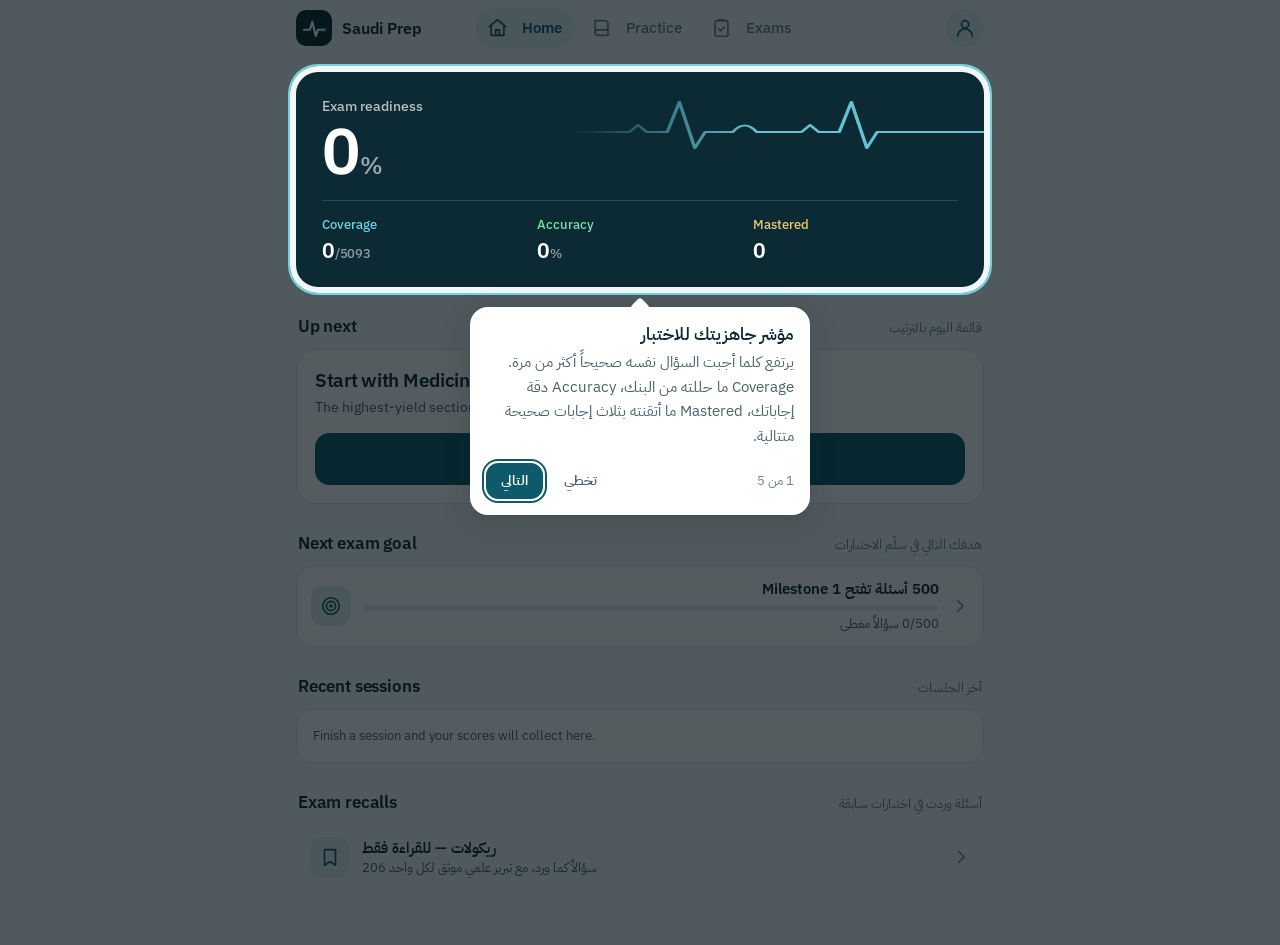
==== commit f5ab7b9a: "feat(edition): everything that names the country lives in one file js/edition.js carries the name, c" ====
--- a/index.html
+++ b/index.html
@@ -3,15 +3,15 @@
 <head>
   <meta charset="UTF-8">
   <meta name="viewport" content="width=device-width, initial-scale=1.0, viewport-fit=cover">
-  <meta name="description" content="Oman Emergency Medicine Exam Prep — practice questions by section with explanations.">
-  <title>Oman EM Prep — Emergency Medicine Exam Practice</title>
+  <meta name="description" content="Saudi Prep — practice questions by section with explanations.">
+  <title>Saudi Prep — Exam Practice</title>
 
   <!-- installable app -->
   <link rel="manifest" href="manifest.json">
   <meta name="theme-color" content="#0c2a34">
   <meta name="mobile-web-app-capable" content="yes">
   <meta name="apple-mobile-web-app-capable" content="yes">
-  <meta name="apple-mobile-web-app-title" content="EM Prep">
+  <meta name="apple-mobile-web-app-title" content="Saudi Prep">
   <meta name="apple-mobile-web-app-status-bar-style" content="default">
   <link rel="apple-touch-icon" href="icons/apple-touch-icon.png">
   <link rel="icon" type="image/svg+xml" href="icons/icon.svg">
@@ -19,7 +19,7 @@
   <link rel="preconnect" href="https://fonts.googleapis.com">
   <link rel="preconnect" href="https://fonts.gstatic.com" crossorigin>
   <link href="https://fonts.googleapis.com/css2?family=IBM+Plex+Sans:wght@400;500;600;700&family=IBM+Plex+Sans+Arabic:wght@400;500;600;700&family=Caveat:wght@500;600&family=Aref+Ruqaa:wght@400;700&display=swap" rel="stylesheet">
-  <link rel="stylesheet" href="css/styles.css?v=21">
+  <link rel="stylesheet" href="css/styles.css?v=23">
 </head>
 <body>
   <div id="app">
@@ -32,8 +32,10 @@
     </div>
   </div>
 
+  <script src="js/edition.js?v=1"></script>
   <script src="js/config.js?v=17"></script>
+  <script src="js/track.js?v=1"></script>
   <script src="js/backend.js?v=19"></script>
-  <script src="js/app.js?v=21"></script>
+  <script src="js/app.js?v=24"></script>
 </body>
 </html>
--- a/css/styles.css
+++ b/css/styles.css
@@ -1,5 +1,5 @@
 /* ============================================================
-   Oman EM Prep — phone-first UI
+   Saudi Prep — phone-first UI
    Base rules target a phone held in one hand; the min-width
    queries at the end adapt the same layout to tablet and desktop.
    Shared with admin.html.
@@ -339,6 +339,13 @@
 .perks { list-style: none; text-align: start; margin: 16px 0; display: grid; gap: 10px; font-size: 14.5px; color: var(--text); }
 .perks li { display: flex; align-items: flex-start; gap: 10px; }
 .perks .ic { width: 20px; height: 20px; color: var(--correct); margin-top: 1px; }
+/* the one thing the doctor must know before the steps (a second sign-in on iPhone) */
+.sheet-note {
+  font-size: 14px; line-height: 1.6; text-align: start; color: var(--text);
+  background: var(--surface-2); border-radius: var(--radius-sm);
+  padding: 11px 13px; margin: 0 0 14px;
+}
+.sheet-note b { font-weight: 600; }
 .steps { list-style: none; text-align: start; margin: 16px 0; display: grid; gap: 8px; }
 .steps li {
   display: flex; align-items: center; gap: 12px; font-size: 14.5px;
@@ -801,7 +808,8 @@
 .stat-card { background: var(--surface); border: 1px solid var(--border); border-radius: var(--radius); padding: 14px 16px; }
 .stat-num { font-size: 26px; font-weight: 600; letter-spacing: -0.02em; font-variant-numeric: tabular-nums; }
 .stat-label { font-size: 13px; color: var(--text-2); }
-.bars { display: flex; align-items: flex-end; gap: 6px; height: 92px; }
+.bars { display: flex; align-items: flex-end; gap: 6px; height: 92px; overflow-x: auto; scrollbar-width: none; }
+.bars::-webkit-scrollbar { display: none; }
 .bar-col { flex: 1; display: flex; flex-direction: column; align-items: center; justify-content: flex-end; gap: 4px; font-size: 11px; color: var(--text-3); }
 .bar { width: 100%; max-width: 22px; min-height: 2px; background: var(--primary); border-radius: 4px 4px 0 0; }
 .req-card { gap: 14px; margin-bottom: 10px; }
@@ -827,10 +835,33 @@
 }
 .seg-btn.active { background: var(--primary); color: var(--on-primary); border-color: transparent; }
 .hbar-row { display: flex; align-items: center; gap: 10px; padding: 8px 0; }
-.hbar-label { flex: none; width: 150px; font-size: 13.5px; color: var(--text-2); }
-.hbar-track { flex: 1; height: 8px; border-radius: 99px; background: var(--surface-2); overflow: hidden; }
+/* phone first: the label takes what is left, the track is a fixed yardstick so
+   bars stay comparable between rows */
+/* the admin page is LTR (English tabs, numbers); Arabic sentences inside it need
+   their own direction or the punctuation jumps to the wrong end */
+.hbar-label, .stat-label, .legend span, .hist-meta, .bidi { unicode-bidi: plaintext; }
+.hbar-label { flex: 1; min-width: 0; font-size: 13.5px; color: var(--text-2); }
+.hbar-track { flex: none; width: 84px; height: 8px; border-radius: 99px; background: var(--surface-2); overflow: hidden; }
 .hbar-fill { height: 100%; border-radius: 99px; background: var(--primary); transition: width .4s ease; }
-.hbar-num { flex: none; width: 56px; text-align: end; font-size: 13.5px; font-weight: 600; font-variant-numeric: tabular-nums; }
+.hbar-num { flex: none; width: 72px; text-align: end; font-size: 13.5px; font-weight: 600; font-variant-numeric: tabular-nums; }
+.hbar-num small { font-weight: 400; color: var(--text-3); }
+/* a report you can walk: every figure opens the list behind it */
+.hbar-row.click { cursor: pointer; border-radius: 10px; padding: 8px; margin: 0 -8px; }
+.stat-card.click, .bar-col.click { cursor: pointer; }
+@media (hover: hover) {
+  .hbar-row.click:hover, .stat-card.click:hover { background: var(--surface-2); }
+  .bar-col.click:hover .bar { opacity: .75; }
+}
+.bar-pair { display: flex; align-items: flex-end; justify-content: center; gap: 2px; width: 100%; }
+.bar-pair .bar { width: 50%; max-width: 9px; }
+/* 30 days of paired bars have to fit a phone: tighten the gaps instead of scrolling */
+.bars.dense { gap: 2px; }
+.bars.dense .bar-pair { gap: 1px; }
+.bars.dense .bar-col { font-size: 10px; }
+.bar.alt { background: var(--correct); }
+.legend { display: flex; gap: 14px; flex-wrap: wrap; font-size: 12px; color: var(--text-2); margin-top: 10px; }
+.legend i { display: inline-block; width: 10px; height: 10px; border-radius: 3px; background: var(--primary); margin: 0 5px; }
+.legend i.alt { background: var(--correct); }
 
 @media (prefers-reduced-motion: reduce) {
   *, *::before, *::after { animation-duration: .01ms !important; transition-duration: .01ms !important; }
@@ -855,6 +886,8 @@
   .auth-hero { padding: 8px 20px 44px; width: min(460px, 100%); }
   .auth-card { flex: none; width: min(460px, 100%); border-radius: 24px; padding: 28px; }
   .intro-copy { min-height: 200px; }   /* the card no longer fills the screen: keep the buttons from jumping between slides */
+  .hbar-label { flex: none; width: 170px; }
+  .hbar-track { flex: 1; width: auto; }
 }
 
 @media (min-width: 768px) {
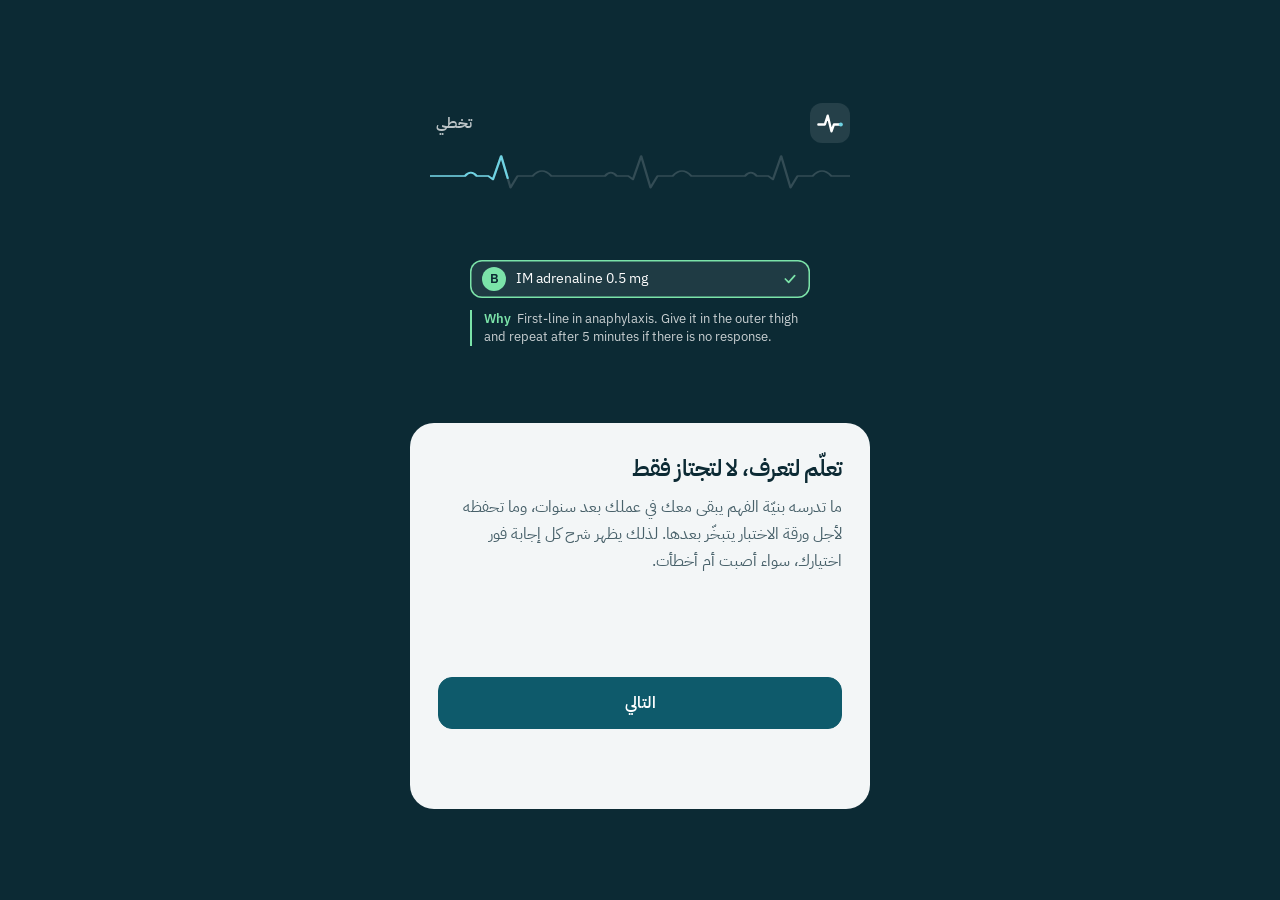
==== commit 1adabab4: "feat(app): one bank, four training years The blueprint is the same for every year of residency, so t" ====
--- a/index.html
+++ b/index.html
@@ -19,7 +19,7 @@
   <link rel="preconnect" href="https://fonts.googleapis.com">
   <link rel="preconnect" href="https://fonts.gstatic.com" crossorigin>
   <link href="https://fonts.googleapis.com/css2?family=IBM+Plex+Sans:wght@400;500;600;700&family=IBM+Plex+Sans+Arabic:wght@400;500;600;700&family=Caveat:wght@500;600&family=Aref+Ruqaa:wght@400;700&display=swap" rel="stylesheet">
-  <link rel="stylesheet" href="css/styles.css?v=23">
+  <link rel="stylesheet" href="css/styles.css?v=24">
 </head>
 <body>
   <div id="app">
@@ -36,6 +36,6 @@
   <script src="js/config.js?v=17"></script>
   <script src="js/track.js?v=1"></script>
   <script src="js/backend.js?v=19"></script>
-  <script src="js/app.js?v=24"></script>
+  <script src="js/app.js?v=25"></script>
 </body>
 </html>
--- a/css/styles.css
+++ b/css/styles.css
@@ -985,3 +985,19 @@
   gap: 8px; margin-top: 10px;
 }
 .gsearch .glogo { width: 16px; height: 16px; flex: none; }
+
+/* training level: the year badge, and the chosen year in the picker */
+.track-badge { font-weight: 700; font-size: 14px; letter-spacing: .02em; }
+.track-row.is-on { background: var(--primary-soft); }
+.track-row.is-on .track-badge { background: var(--primary); color: var(--surface); }
+.sheet-title { font-size: 19px; font-weight: 600; }
+
+/* where a question comes from: remembered from the exam, or printed in a review book */
+.q-origin { display: inline-block; font-size: 12px; font-weight: 700; padding: 2px 10px; border-radius: 99px; margin-bottom: 10px; }
+.q-origin.exam  { background: var(--correct-soft); color: var(--correct); }
+.q-origin.study { background: var(--surface-2); color: var(--text-2); }
+.exam-only { display: flex; align-items: flex-start; gap: 12px; margin-top: 14px; padding: 12px 14px; border-radius: 14px; background: var(--surface-2); cursor: pointer; }
+.exam-only input { flex: none; width: 20px; height: 20px; margin-top: 2px; accent-color: var(--primary); }
+.exam-only-body { display: flex; flex-direction: column; gap: 2px; min-width: 0; }
+.exam-only-body b { font-size: 15px; }
+.exam-only-body small { font-size: 13px; color: var(--text-2); line-height: 1.5; }
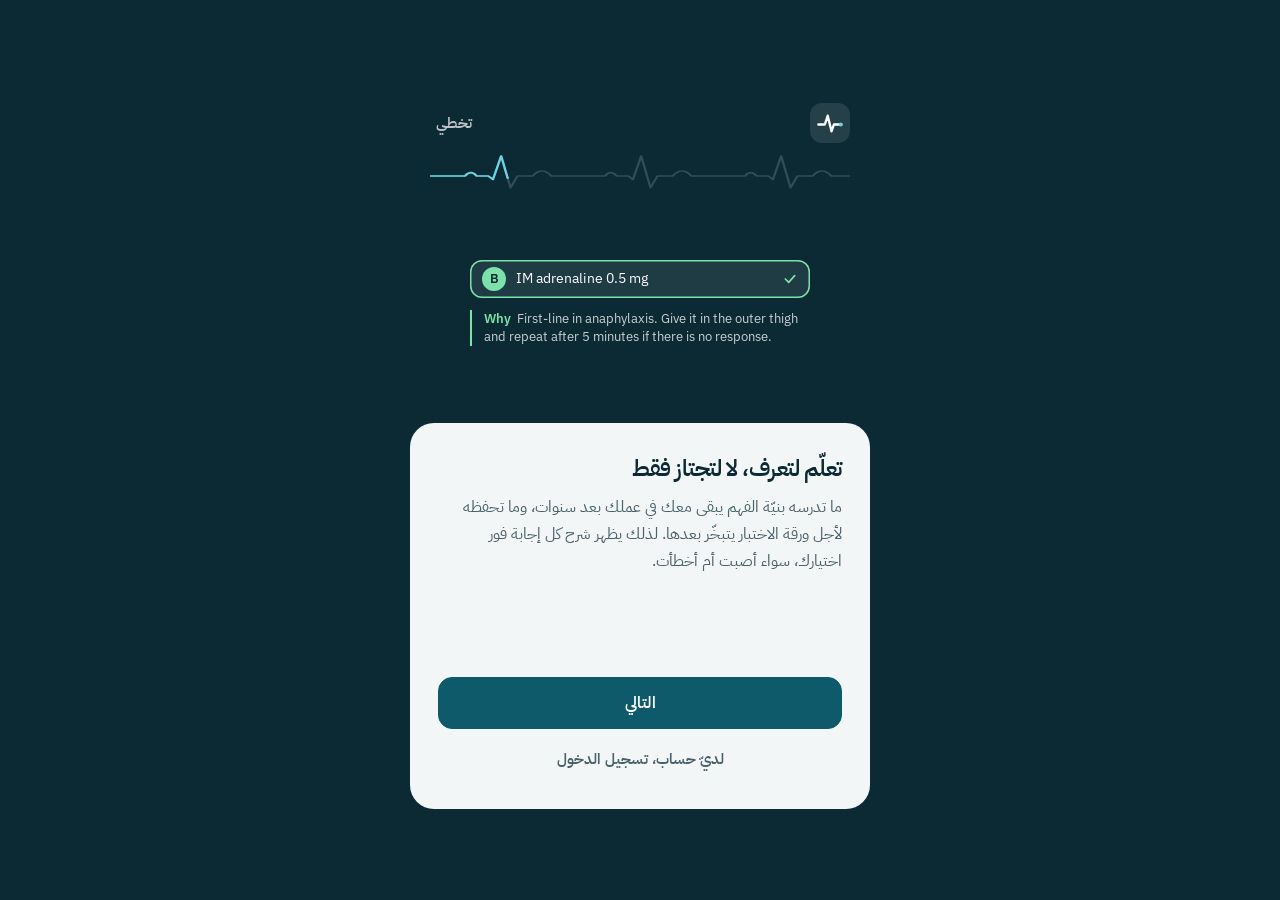
==== commit ef2335a2: "feat(backend): the family medicine edition gets its own database A new Supabase project (exam-family" ====
--- a/index.html
+++ b/index.html
@@ -33,7 +33,7 @@
   </div>
 
   <script src="js/edition.js?v=1"></script>
-  <script src="js/config.js?v=17"></script>
+  <script src="js/config.js?v=18"></script>
   <script src="js/track.js?v=1"></script>
   <script src="js/backend.js?v=19"></script>
   <script src="js/app.js?v=25"></script>
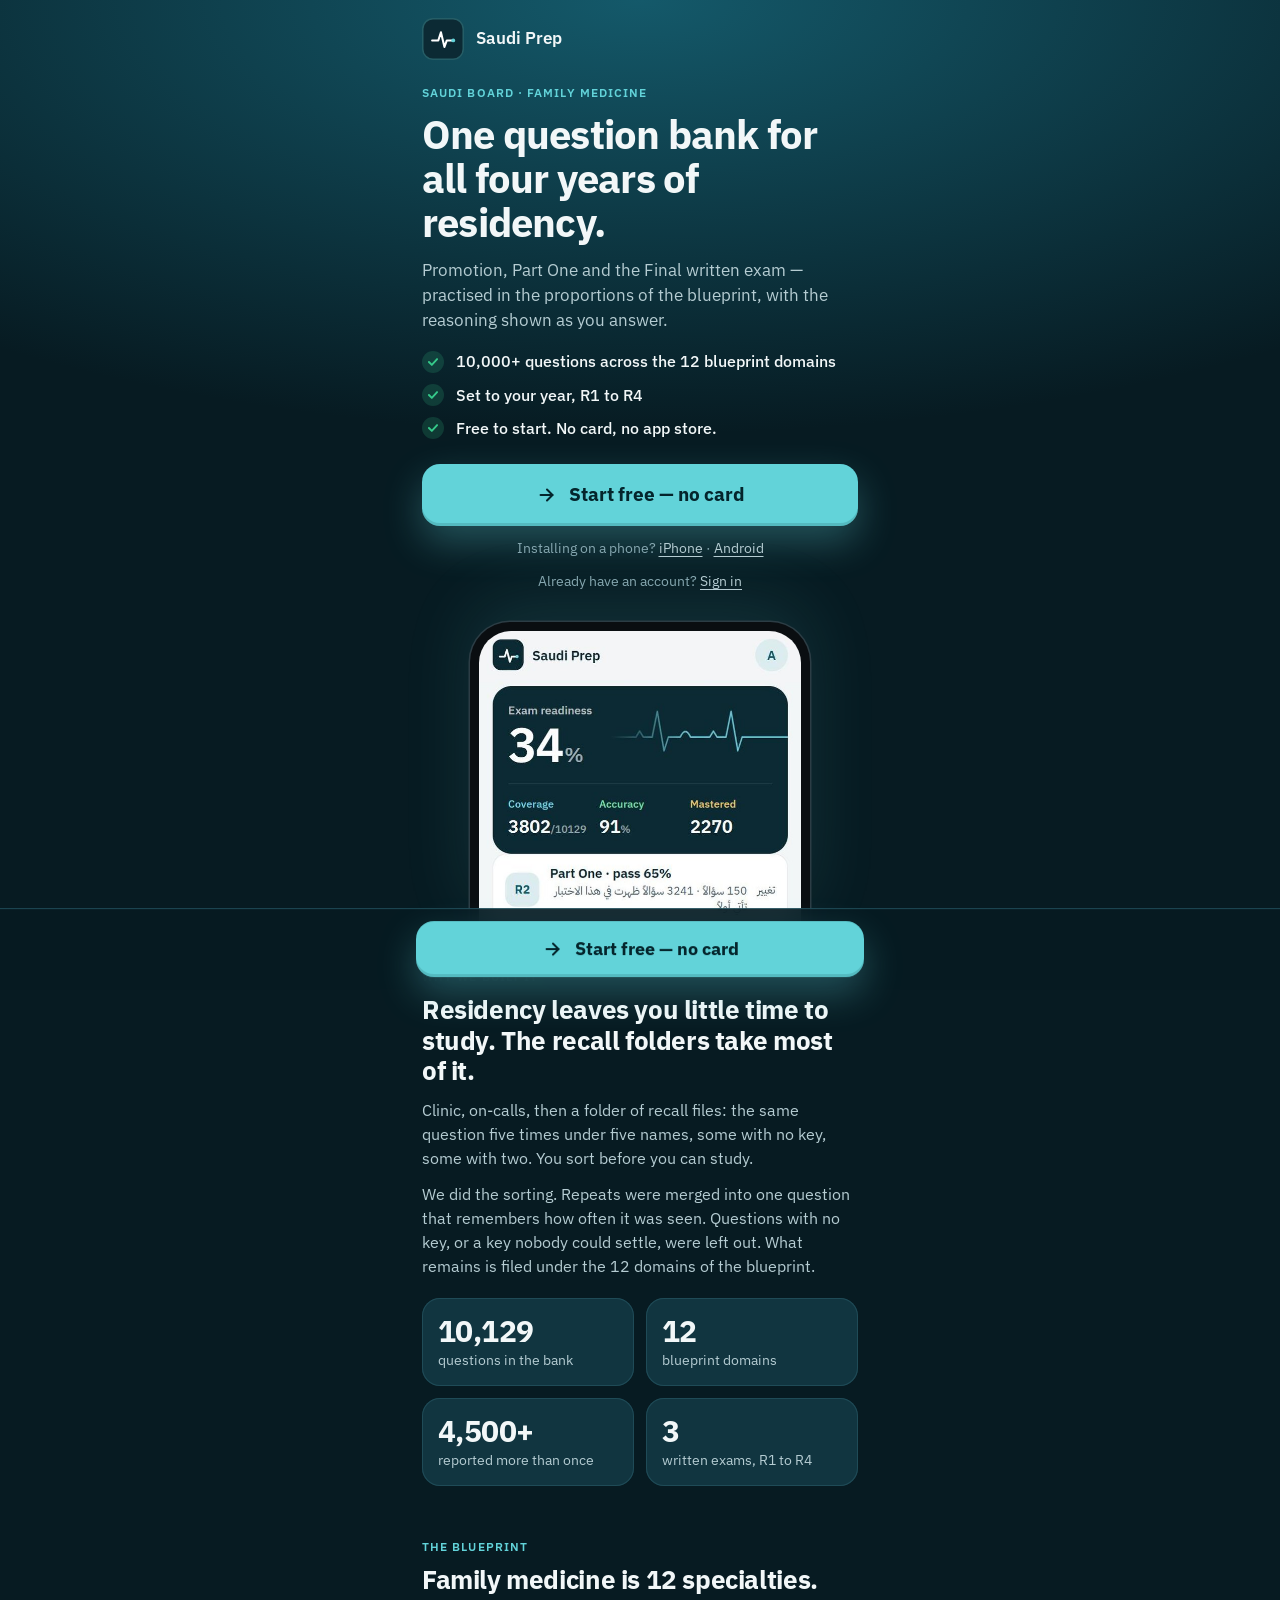
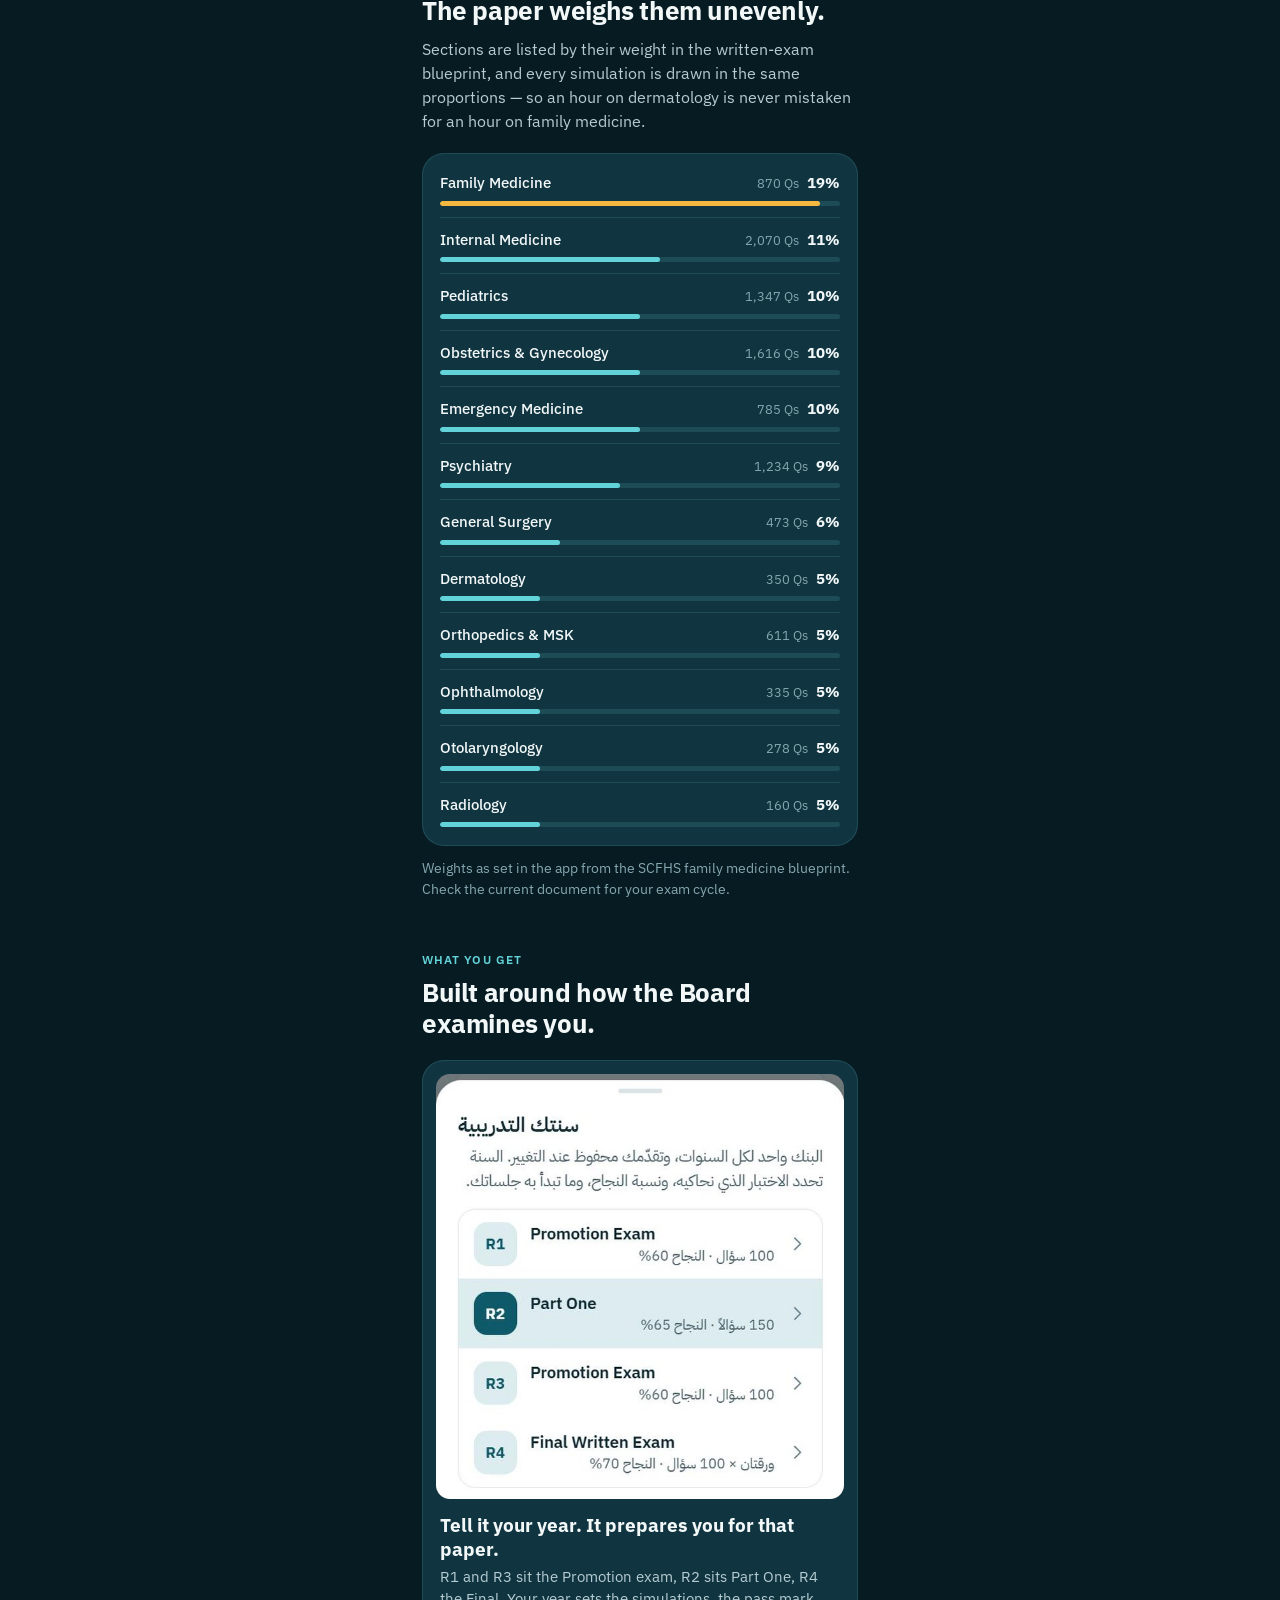
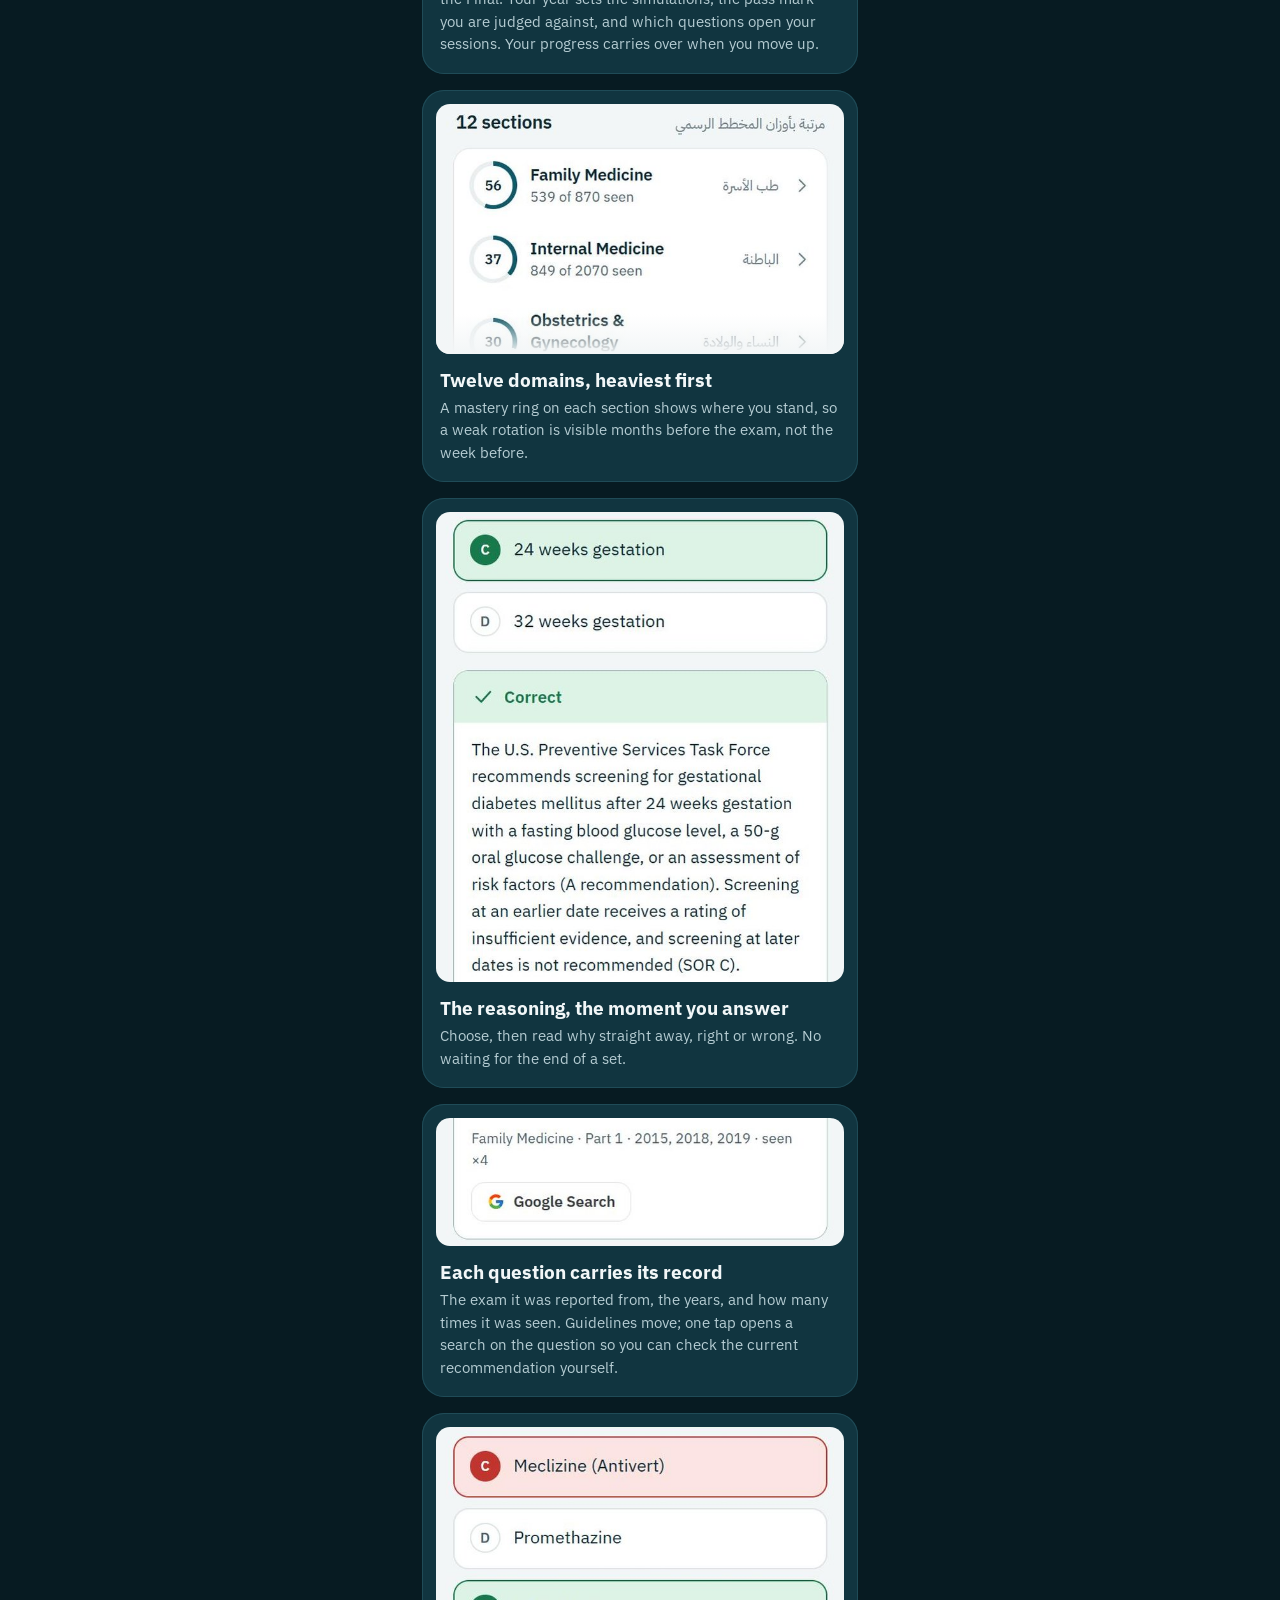
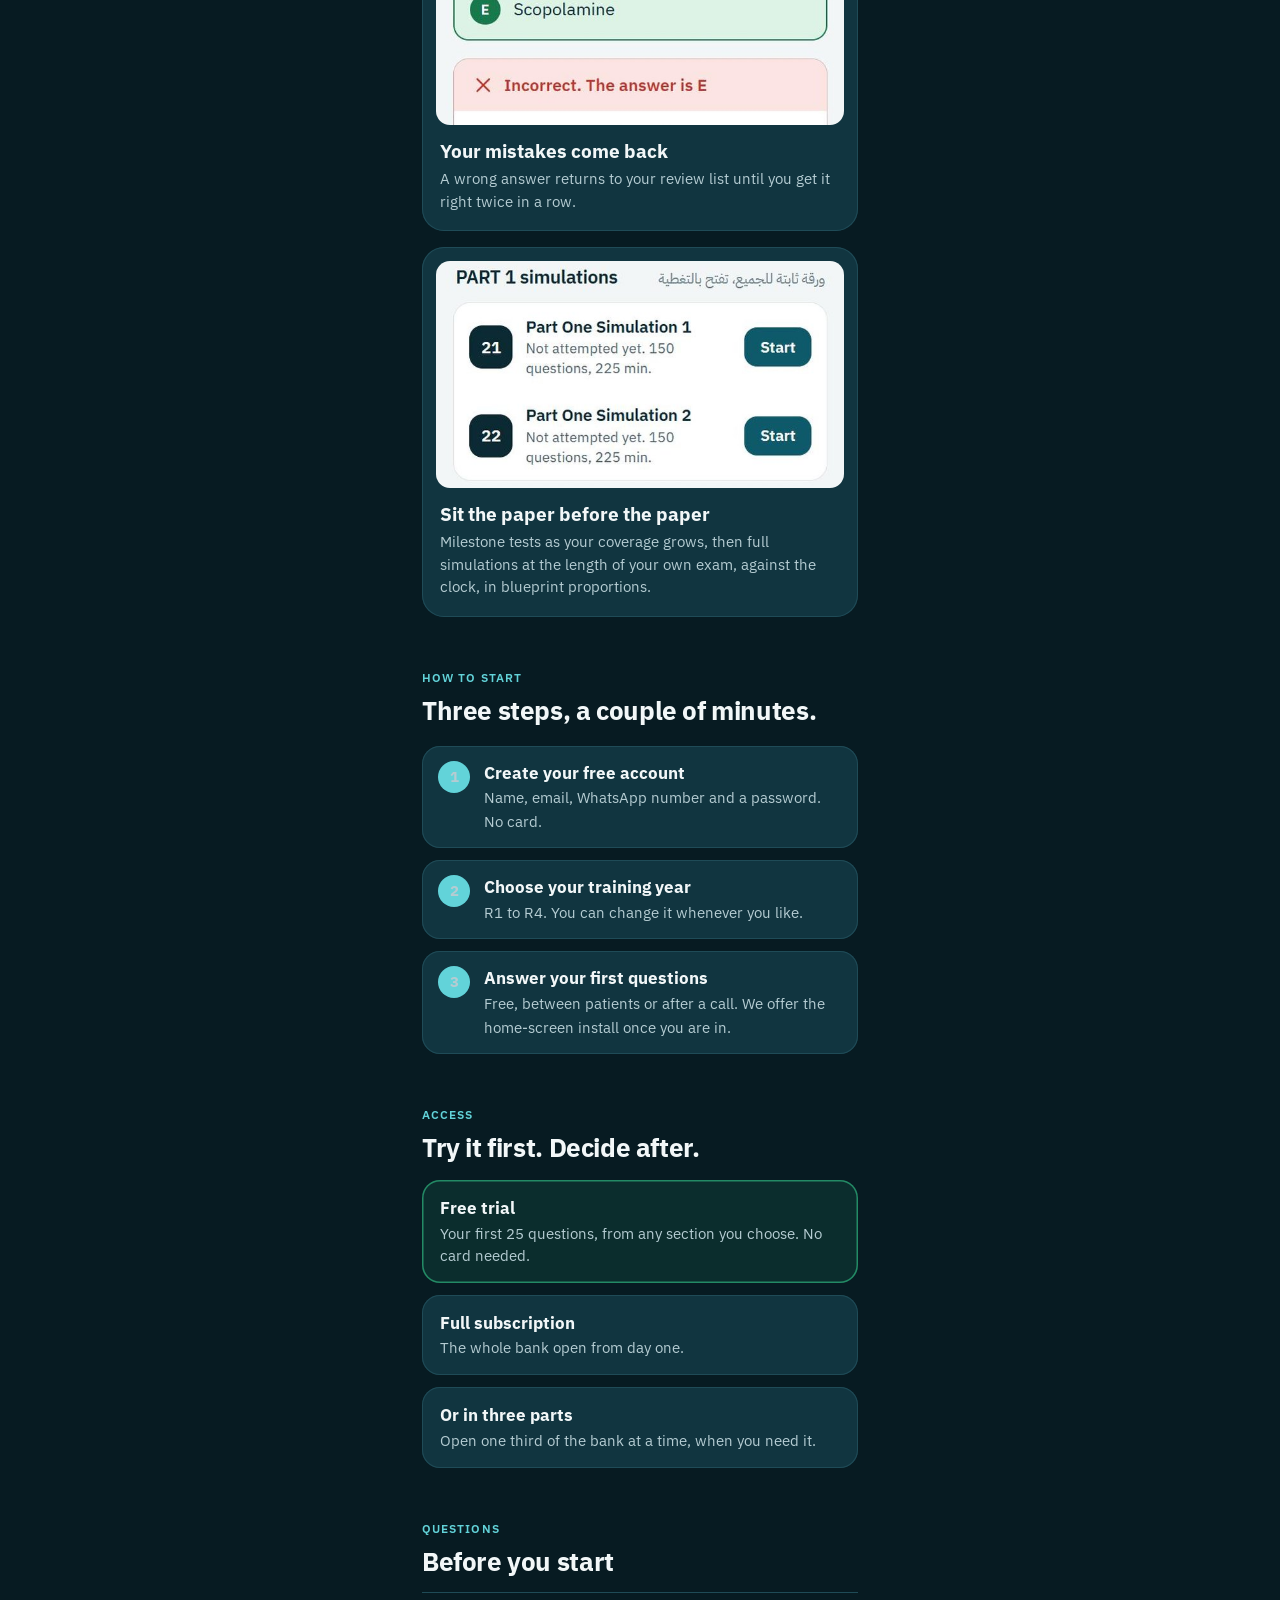
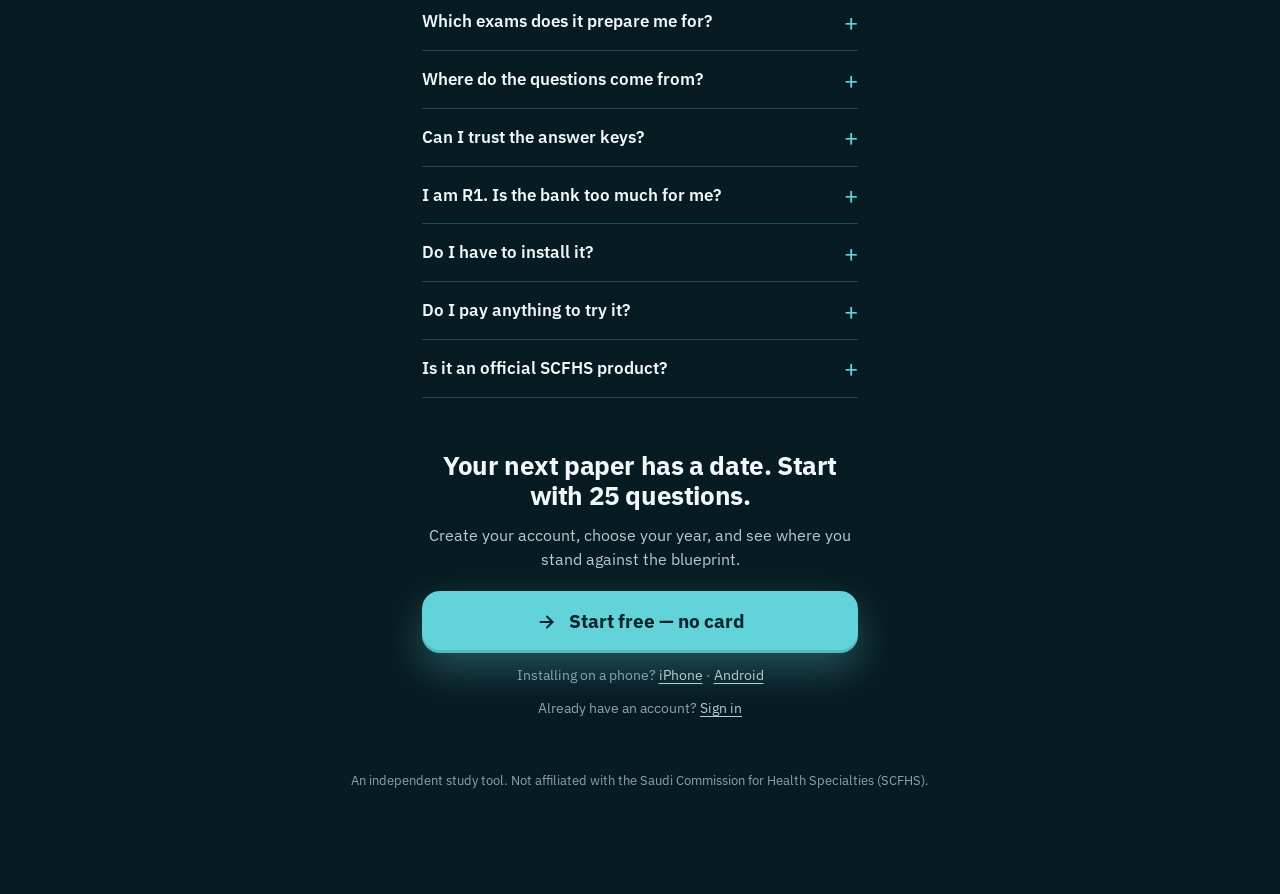
==== commit 31e2efd6: "feat(app): a stranger at the bare address meets the landing page first The root opened the app's own" ====
--- a/index.html
+++ b/index.html
@@ -36,6 +36,6 @@
   <script src="js/config.js?v=18"></script>
   <script src="js/track.js?v=1"></script>
   <script src="js/backend.js?v=19"></script>
-  <script src="js/app.js?v=25"></script>
+  <script src="js/app.js?v=26"></script>
 </body>
 </html>
